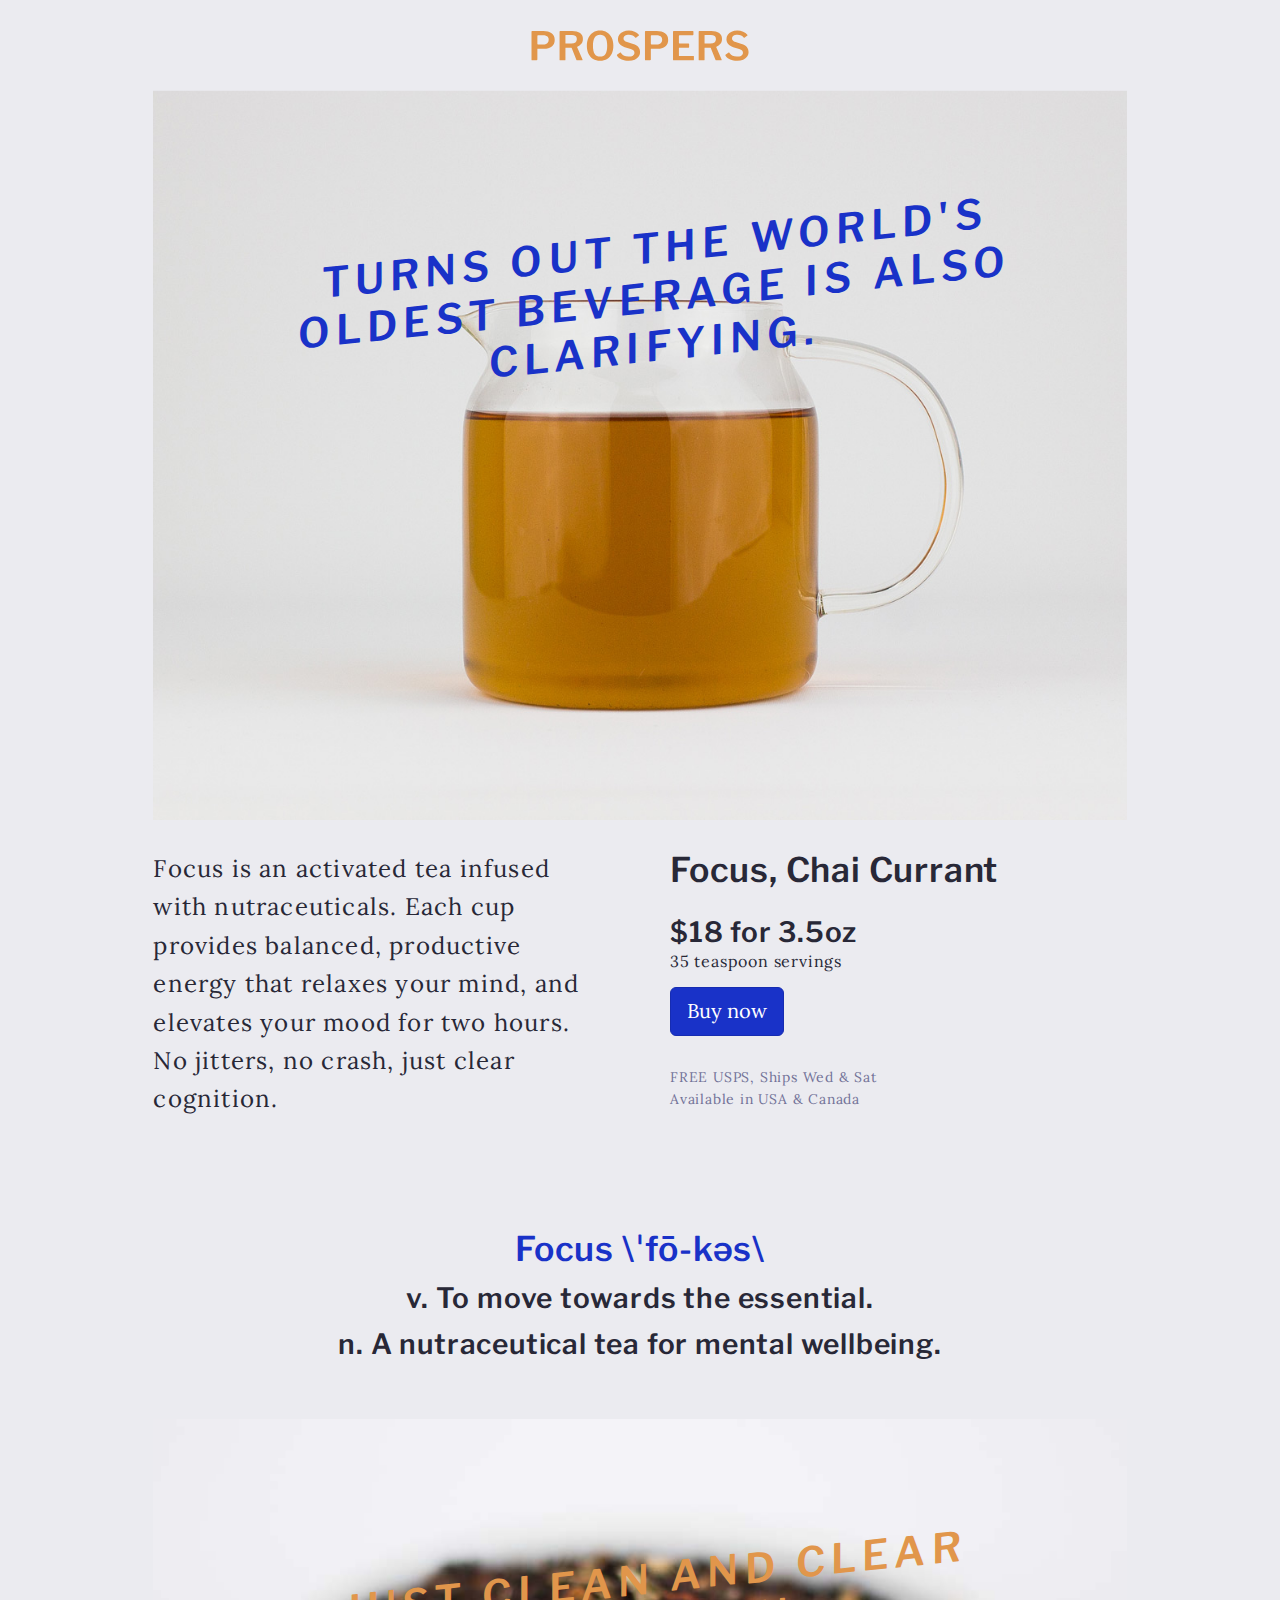
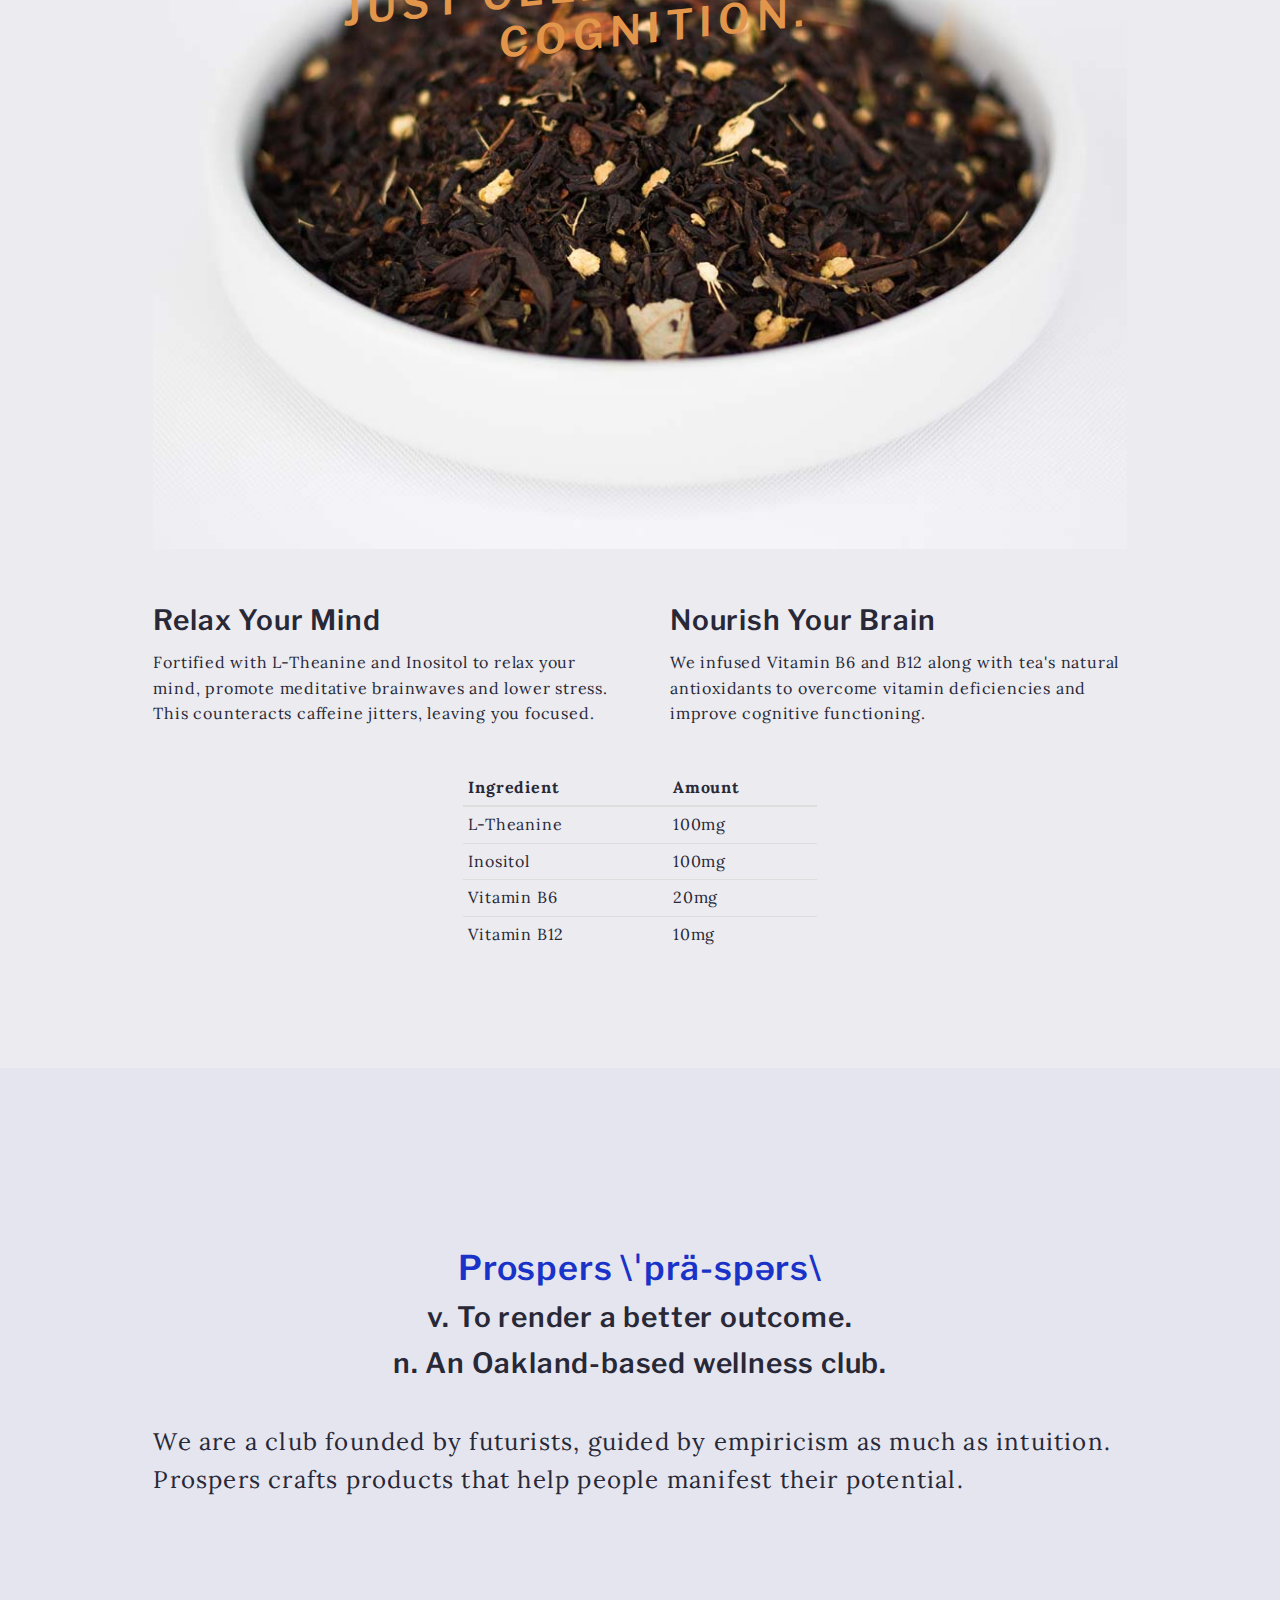
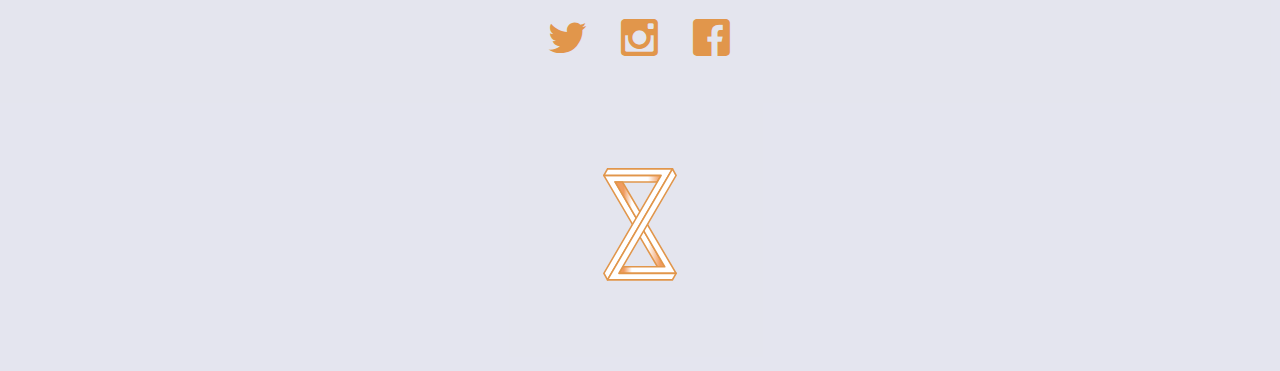
==== index.html @ d677f353 "layout edits" ====
<!DOCTYPE html><html lang="en"><head><meta charset="utf-8"><meta name="viewport" content="width=device-width, initial-scale=1.0"><title>Prospers</title><link href="https://fonts.googleapis.com/css?family=Libre+Franklin:400,600|Lora" rel="stylesheet" type="text/css"><link rel="stylesheet" href="/assets/less/toolkit-prospers.css"><link rel="alternate" type="application/rss+xml" title="Prospers RSS" href="/rss.xml"><link rel="stylesheet" href="https://maxcdn.bootstrapcdn.com/font-awesome/4.5.0/css/font-awesome.min.css"></head><body class="page-index index"><nav class="navbar navbar-default navbar-fixed-top"><div class="container p-t p-b"><div class="col-sm-8 col-sm-offset-2 text-center"><img src="/assets/img/wordmark.svg" class="img-responsive img-md hidden-xs"/><img src="/assets/img/wordmark.svg" class="img-responsive img-lg visible-xs"/></div></div></nav><section class="block p-a-0"><div class="container"><div class="row m-t-lg"><div class="col-sm-10 col-sm-offset-1"><h2 class="visible-xs p-b text-center text-uppercase text-success text-skew">Turns out the world's oldest beverage is also clarifying.</h2><h1 class="hidden-xs p-l-lg p-r-lg p-b-lg text-center text-uppercase text-overlay text-success text-skew">Turns out the world's oldest beverage is also clarifying.</h1><img src="/assets/img/productChai2.jpg" class="img-responsive"></div></div><div class="row m-t m-b"><div class="col-sm-5 col-sm-offset-1"><p class="lead">Focus is an activated tea infused with nutraceuticals. Each cup provides balanced, productive energy that relaxes your mind, and elevates your mood for two hours. No jitters, no crash, just clear cognition.    </p></div><div class="col-sm-5"><h2 class="m-t-0">Focus, Chai Currant</h2><h3 class="m-b-0">$18 for 3.5oz</h3><p class="m-t-0">35 teaspoon servings</p><a href="https://prospers-co.myshopify.com/cart/20656641857:1?channel=buy_button"><button class="m-b btn btn-lg btn-success">Buy now</button></a><div class="small text-muted">FREE USPS, Ships Wed & Sat</div><div class="small text-muted">Available in USA & Canada</div></div></div></div></section><section class="block p-a-0"><div class="container"><div class="row m-t m-b-md"><div class="col-sm-8 col-sm-offset-2 text-center"><h2 class="text-success">Focus \ˈfō-kəs\</h2><h3 class="m-t-0">v. To move towards the essential.</h3><h3 class="m-t-0">n. A nutraceutical tea for mental wellbeing.</h3></div></div><div class="row m-t"><div class="col-sm-10 col-sm-offset-1"><h2 class="visible-xs p-b text-center text-uppercase text-primary text-skew">Just clean and clear cognition.</h2><h1 class="hidden-xs p-l-lg p-r-lg p-b-lg text-center text-uppercase text-overlay text-primary text-skew">Just clean and clear cognition.</h1><img src="/assets/img/productChai3.jpg" class="img-responsive"></div></div><!--div.row
div.col-sm-5.col-sm-offset-1
  h3 Elevate Your Mood
  p Our Focus blend is supplemented with L-Dopa to support dopamine production, which lifts and stabilizes your mood over time.
  // h4.small L-Dopa: 25mg
div.col-sm-5
  h3 Energize Your Body
  p We counteract the “coffee crash” with theobromine, a naturally occurring, energy-providing compound found in cocoa.
  // h4.small Caffeine: 30mg & Theobromine: 5mg--><div class="row m-t"><div class="col-sm-5 col-sm-offset-1"><h3>Relax Your Mind</h3><p>Fortified with L-Theanine and Inositol to relax your mind, promote meditative brainwaves and lower stress. This counteracts caffeine jitters, leaving you focused.</p></div><div class="col-sm-5"><h3>Nourish Your Brain</h3><p>We infused Vitamin B6 and B12 along with tea's natural antioxidants to overcome vitamin deficiencies and improve cognitive functioning.</p></div></div><div class="row m-b-lg m-t"><div class="col-sm-4 col-sm-offset-4"><table class="table table-condensed"><thead><tr><th>Ingredient</th><th>Amount</th></tr></thead><tbody><tr><td>L-Theanine</td><td>100mg</td></tr><tr><td>Inositol</td><td>100mg</td></tr><tr><td>Vitamin B6</td><td>20mg</td></tr><tr><td>Vitamin B12</td><td>10mg</td></tr></tbody></table></div></div></div></section><section class="block p-a-0 bkg-success"><div class="container"><div class="row m-t-lg m-b"><div class="col-sm-10 col-sm-offset-1 text-center"><h2 class="m-t-lg text-success">Prospers \ˈprä-spərs\</h2><h3 class="m-t-0">v. To render a better outcome.</h3><h3 class="m-t-0">n. An Oakland-based wellness club.</h3></div></div><div class="row m-b-lg"><div class="col-sm-10 col-sm-offset-1"><p class="lead">We are a club founded by futurists, guided by empiricism as much as intuition. Prospers crafts products that help people manifest their potential.</p></div></div><div class="row m-t-lg m-b-lg"><div class="col-sm-8 col-sm-offset-2 text-center"><h1 class="m-t-0"><a href="https://twitter.com/prospersclub"><span class="icon icon-twitter p-r"></span></a><a href="https://instagram.com/prospersclub"><span class="icon icon-instagram p-r"></span></a><a href="https://facebook.com/prospersclub"><span class="icon icon-facebook"></span></a></h1></div></div><div class="row m-b-lg"><div class="col-sm-8 col-sm-offset-2 text-center"><img src="/assets/img/logo.svg" class="img-responsive"></div></div></div></section><!-- != partial("_partials/footer")-->
<script src="//ajax.googleapis.com/ajax/libs/jquery/2.1.4/jquery.min.js"></script><script src="/assets/js/toolkit.min.js"></script><script>(function(i,s,o,g,r,a,m){i['GoogleAnalyticsObject']=r;i[r]=i[r]||function(){
(i[r].q=i[r].q||[]).push(arguments)},i[r].l=1*new Date();a=s.createElement(o),
m=s.getElementsByTagName(o)[0];a.async=1;a.src=g;m.parentNode.insertBefore(a,m)
})(window,document,'script','https://www.google-analytics.com/analytics.js','ga');

ga('create', 'UA-79148494-1', 'auto');
ga('send', 'pageview');</script></body></html>
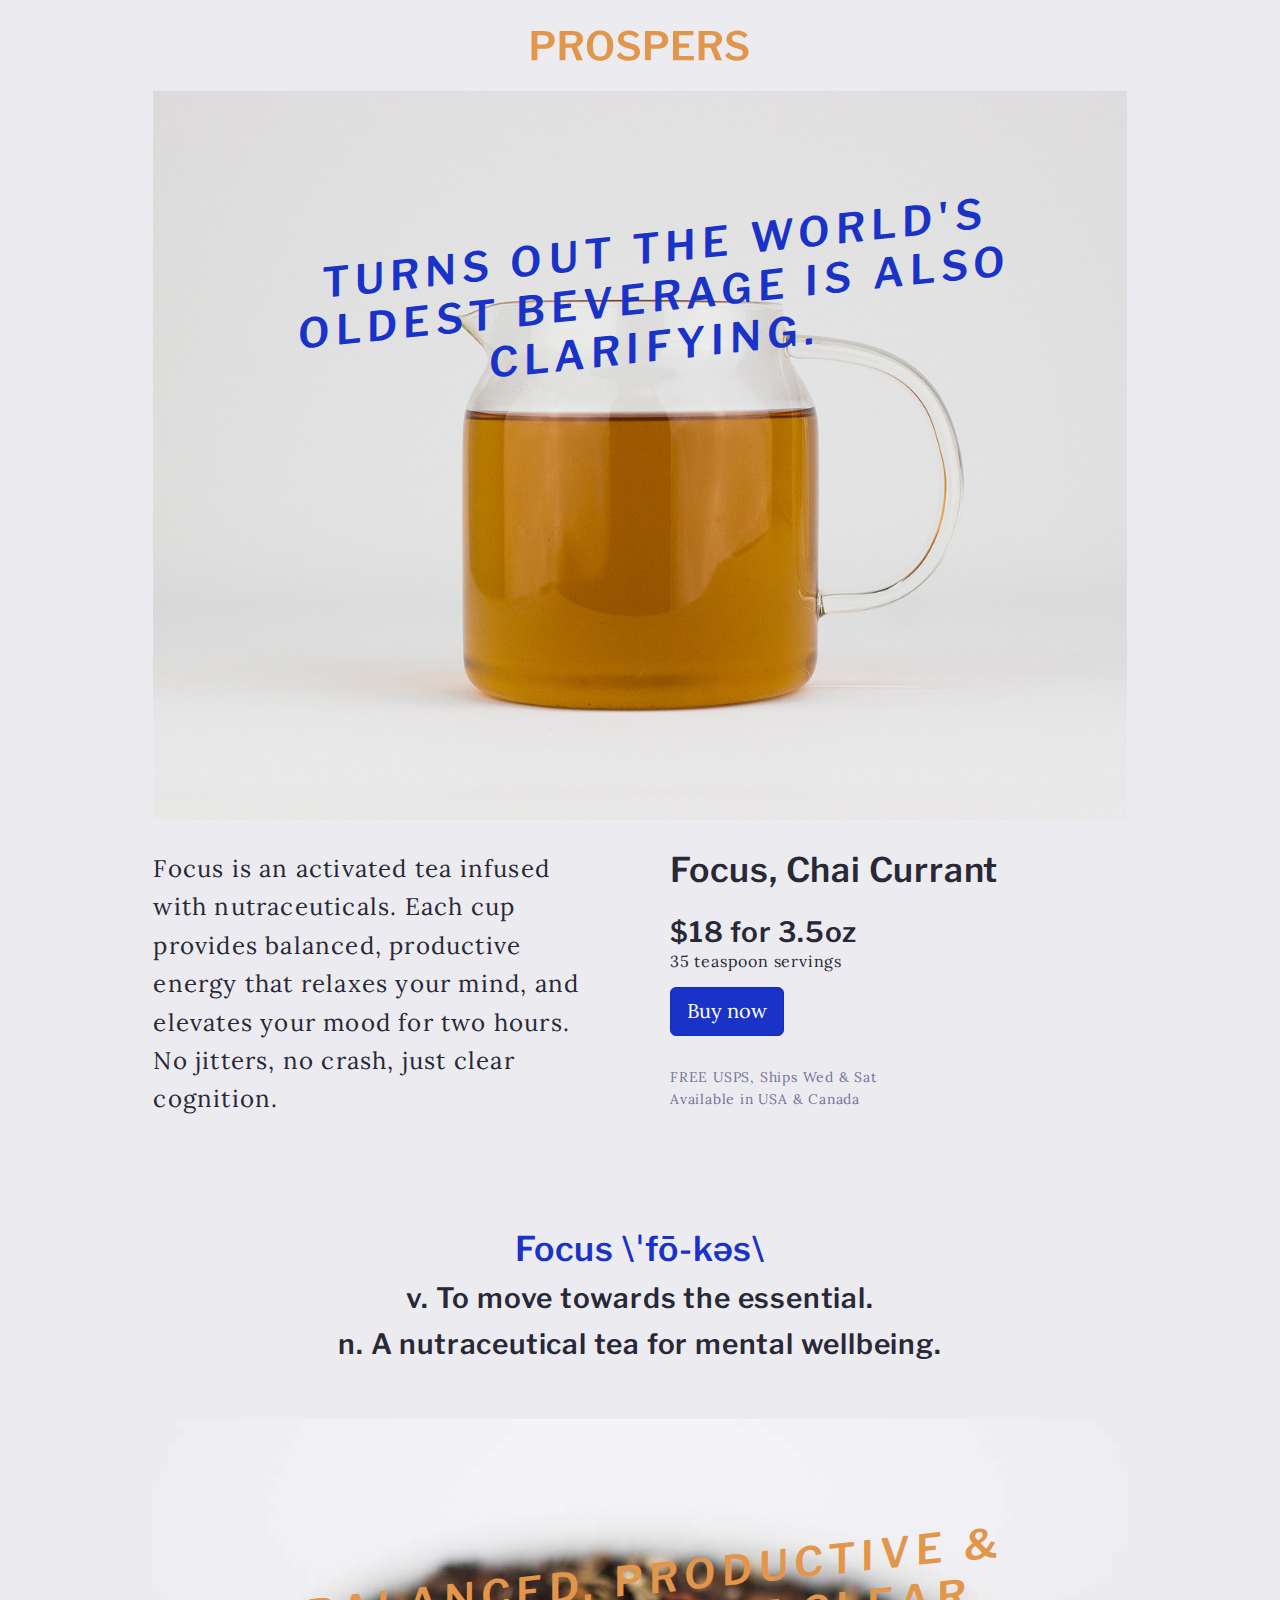
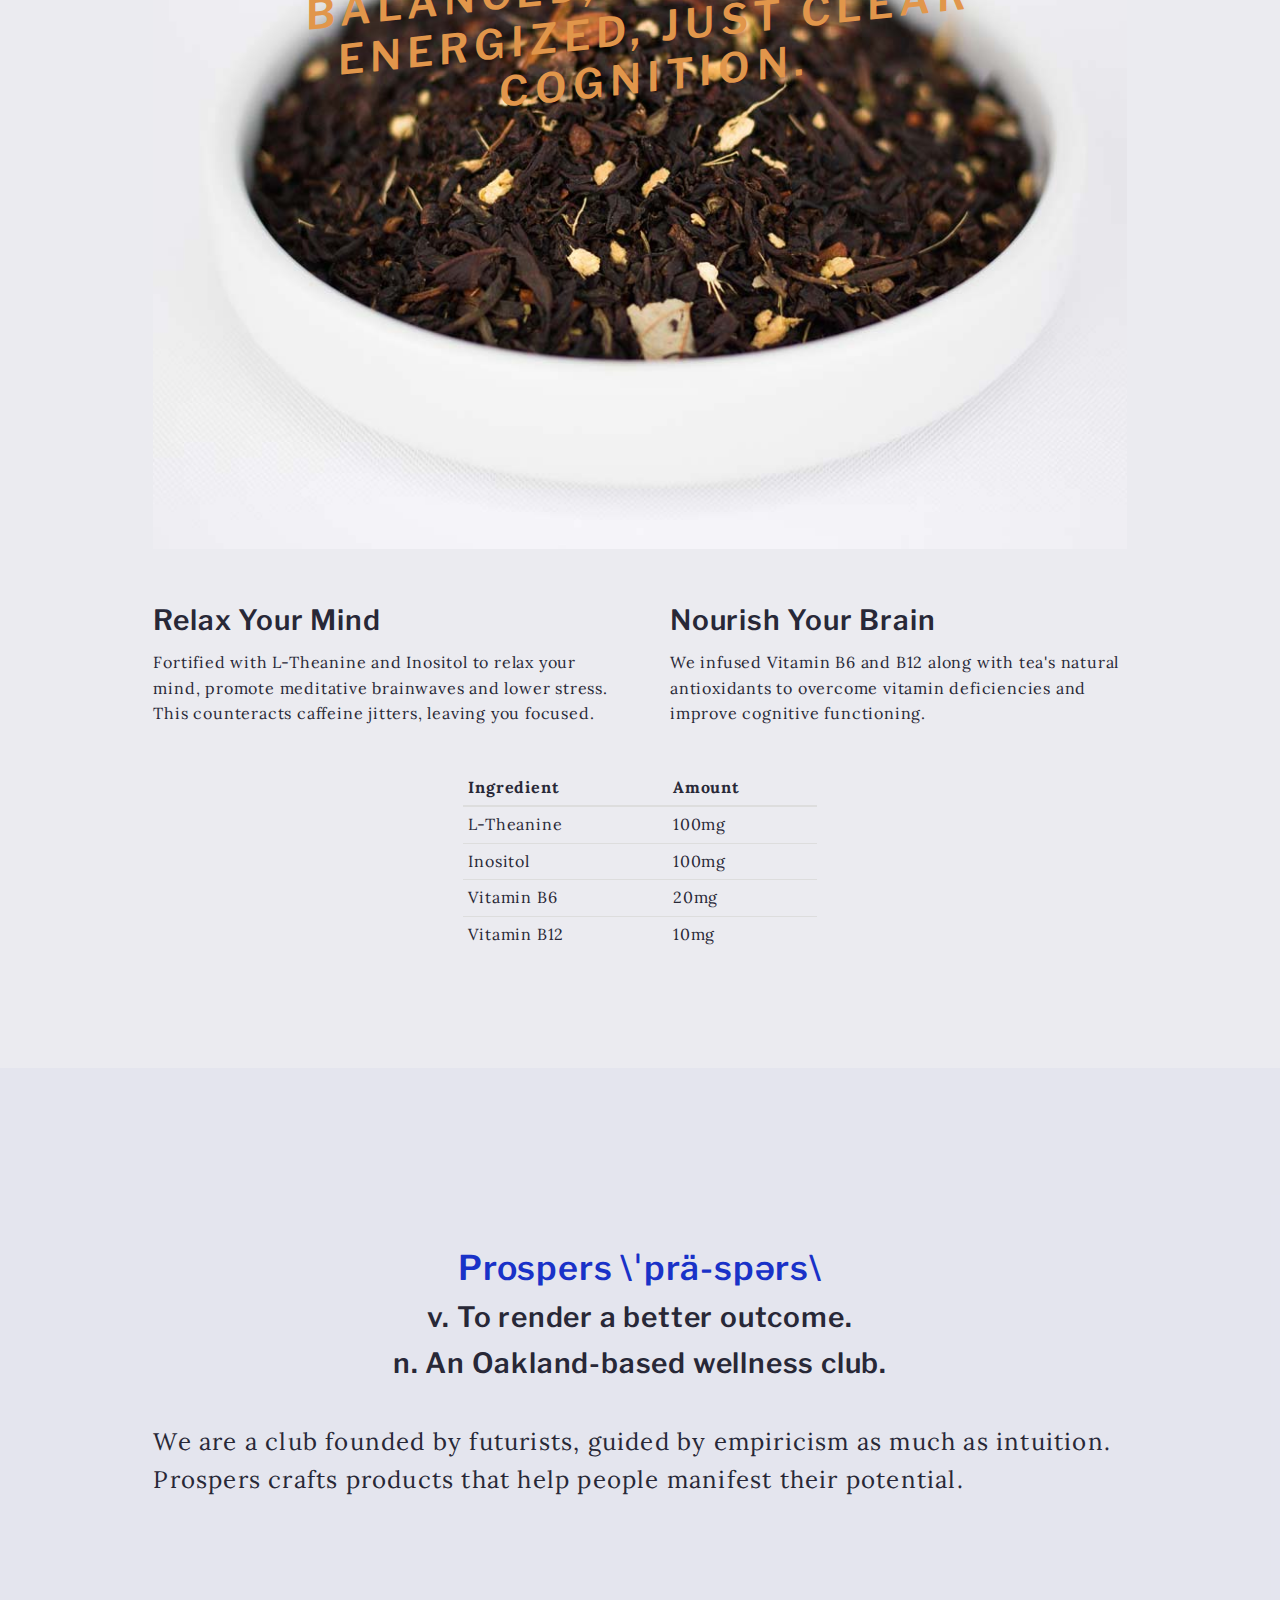
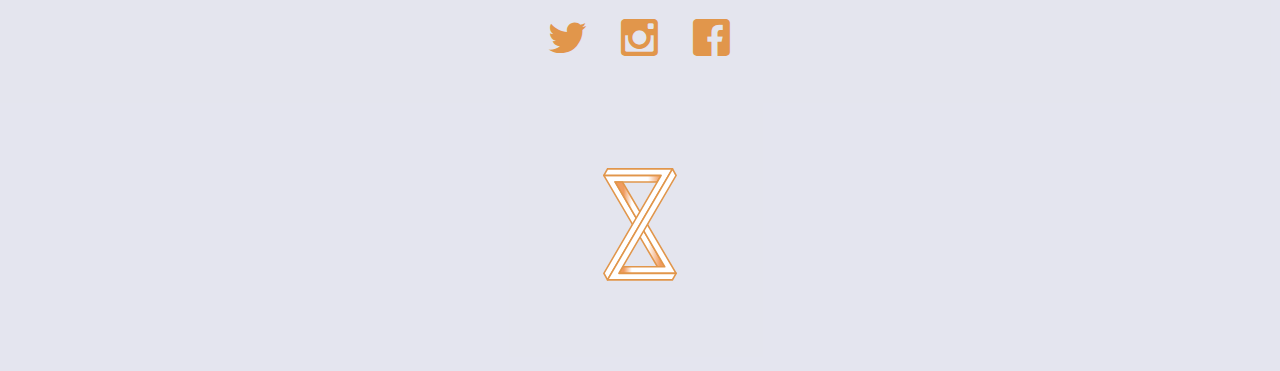
==== commit 2ac9ca37: "CTA" ====
--- a/index.html
+++ b/index.html
@@ -1,4 +1,4 @@
-<!DOCTYPE html><html lang="en"><head><meta charset="utf-8"><meta name="viewport" content="width=device-width, initial-scale=1.0"><title>Prospers</title><link href="https://fonts.googleapis.com/css?family=Libre+Franklin:400,600|Lora" rel="stylesheet" type="text/css"><link rel="stylesheet" href="/assets/less/toolkit-prospers.css"><link rel="alternate" type="application/rss+xml" title="Prospers RSS" href="/rss.xml"><link rel="stylesheet" href="https://maxcdn.bootstrapcdn.com/font-awesome/4.5.0/css/font-awesome.min.css"></head><body class="page-index index"><nav class="navbar navbar-default navbar-fixed-top"><div class="container p-t p-b"><div class="col-sm-8 col-sm-offset-2 text-center"><img src="/assets/img/wordmark.svg" class="img-responsive img-md hidden-xs"/><img src="/assets/img/wordmark.svg" class="img-responsive img-lg visible-xs"/></div></div></nav><section class="block p-a-0"><div class="container"><div class="row m-t-lg"><div class="col-sm-10 col-sm-offset-1"><h2 class="visible-xs p-b text-center text-uppercase text-success text-skew">Turns out the world's oldest beverage is also clarifying.</h2><h1 class="hidden-xs p-l-lg p-r-lg p-b-lg text-center text-uppercase text-overlay text-success text-skew">Turns out the world's oldest beverage is also clarifying.</h1><img src="/assets/img/productChai2.jpg" class="img-responsive"></div></div><div class="row m-t m-b"><div class="col-sm-5 col-sm-offset-1"><p class="lead">Focus is an activated tea infused with nutraceuticals. Each cup provides balanced, productive energy that relaxes your mind, and elevates your mood for two hours. No jitters, no crash, just clear cognition.    </p></div><div class="col-sm-5"><h2 class="m-t-0">Focus, Chai Currant</h2><h3 class="m-b-0">$18 for 3.5oz</h3><p class="m-t-0">35 teaspoon servings</p><a href="https://prospers-co.myshopify.com/cart/20656641857:1?channel=buy_button"><button class="m-b btn btn-lg btn-success">Buy now</button></a><div class="small text-muted">FREE USPS, Ships Wed & Sat</div><div class="small text-muted">Available in USA & Canada</div></div></div></div></section><section class="block p-a-0"><div class="container"><div class="row m-t m-b-md"><div class="col-sm-8 col-sm-offset-2 text-center"><h2 class="text-success">Focus \ˈfō-kəs\</h2><h3 class="m-t-0">v. To move towards the essential.</h3><h3 class="m-t-0">n. A nutraceutical tea for mental wellbeing.</h3></div></div><div class="row m-t"><div class="col-sm-10 col-sm-offset-1"><h2 class="visible-xs p-b text-center text-uppercase text-primary text-skew">Just clean and clear cognition.</h2><h1 class="hidden-xs p-l-lg p-r-lg p-b-lg text-center text-uppercase text-overlay text-primary text-skew">Just clean and clear cognition.</h1><img src="/assets/img/productChai3.jpg" class="img-responsive"></div></div><!--div.row
+<!DOCTYPE html><html lang="en"><head><meta charset="utf-8"><meta name="viewport" content="width=device-width, initial-scale=1.0"><title>Prospers</title><link href="https://fonts.googleapis.com/css?family=Libre+Franklin:400,600|Lora" rel="stylesheet" type="text/css"><link rel="stylesheet" href="/assets/less/toolkit-prospers.css"><link rel="alternate" type="application/rss+xml" title="Prospers RSS" href="/rss.xml"><link rel="stylesheet" href="https://maxcdn.bootstrapcdn.com/font-awesome/4.5.0/css/font-awesome.min.css"></head><body class="page-index index"><nav class="navbar navbar-default navbar-fixed-top"><div class="container p-t p-b"><div class="col-sm-8 col-sm-offset-2 text-center"><img src="/assets/img/wordmark.svg" class="img-responsive img-md hidden-xs"/><img src="/assets/img/wordmark.svg" class="img-responsive img-lg visible-xs"/></div></div></nav><section class="block p-a-0"><div class="container"><div class="row m-t-lg"><div class="col-sm-10 col-sm-offset-1"><h2 class="visible-xs p-b text-center text-uppercase text-success text-skew">Turns out the world's oldest beverage is also clarifying.</h2><h1 class="hidden-xs p-l-lg p-r-lg p-b-lg text-center text-uppercase text-overlay text-success text-skew">Turns out the world's oldest beverage is also clarifying.</h1><img src="/assets/img/productChai2.jpg" class="img-responsive"></div></div><div class="row m-t m-b"><div class="col-sm-5 col-sm-offset-1"><p class="lead">Focus is an activated tea infused with nutraceuticals. Each cup provides balanced, productive energy that relaxes your mind, and elevates your mood for two hours. No jitters, no crash, just clear cognition.    </p></div><div class="col-sm-5"><h2 class="m-t-0">Focus, Chai Currant</h2><h3 class="m-b-0">$18 for 3.5oz</h3><p class="m-t-0">35 teaspoon servings</p><a href="https://prospers-co.myshopify.com/cart/20656641857:1?channel=buy_button"><button class="m-b btn btn-lg btn-success">Buy now</button></a><div class="small text-muted">FREE USPS, Ships Wed & Sat</div><div class="small text-muted">Available in USA & Canada</div></div></div></div></section><section class="block p-a-0"><div class="container"><div class="row m-t m-b-md"><div class="col-sm-8 col-sm-offset-2 text-center"><h2 class="text-success">Focus \ˈfō-kəs\</h2><h3 class="m-t-0">v. To move towards the essential.</h3><h3 class="m-t-0">n. A nutraceutical tea for mental wellbeing.</h3></div></div><div class="row m-t"><div class="col-sm-10 col-sm-offset-1"><h2 class="visible-xs p-b text-center text-uppercase text-primary text-skew">Balanced, productive & energized, just clear cognition.</h2><h1 class="hidden-xs p-l-lg p-r-lg p-b-lg text-center text-uppercase text-overlay text-primary text-skew">Balanced, productive & energized, just clear cognition.</h1><img src="/assets/img/productChai3.jpg" class="img-responsive"></div></div><!--div.row
 div.col-sm-5.col-sm-offset-1
   h3 Elevate Your Mood
   p Our Focus blend is supplemented with L-Dopa to support dopamine production, which lifts and stabilizes your mood over time.
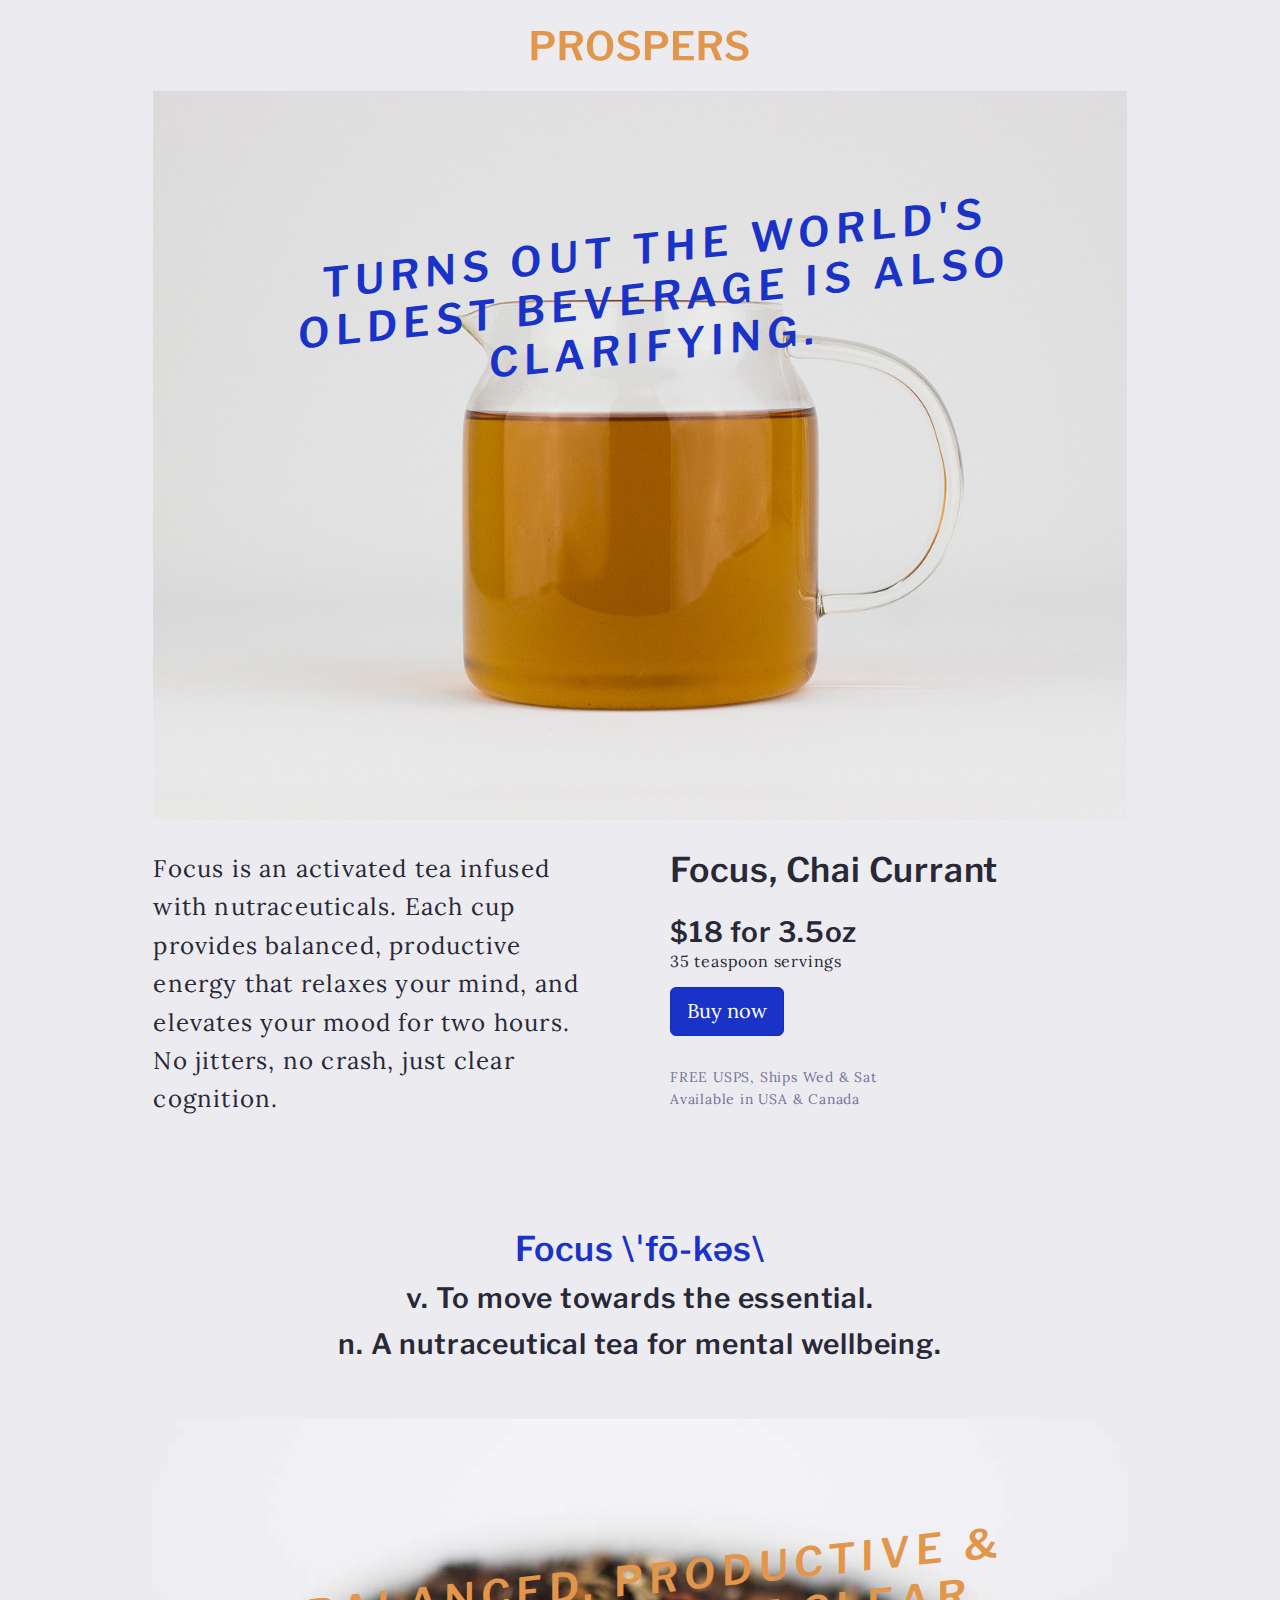
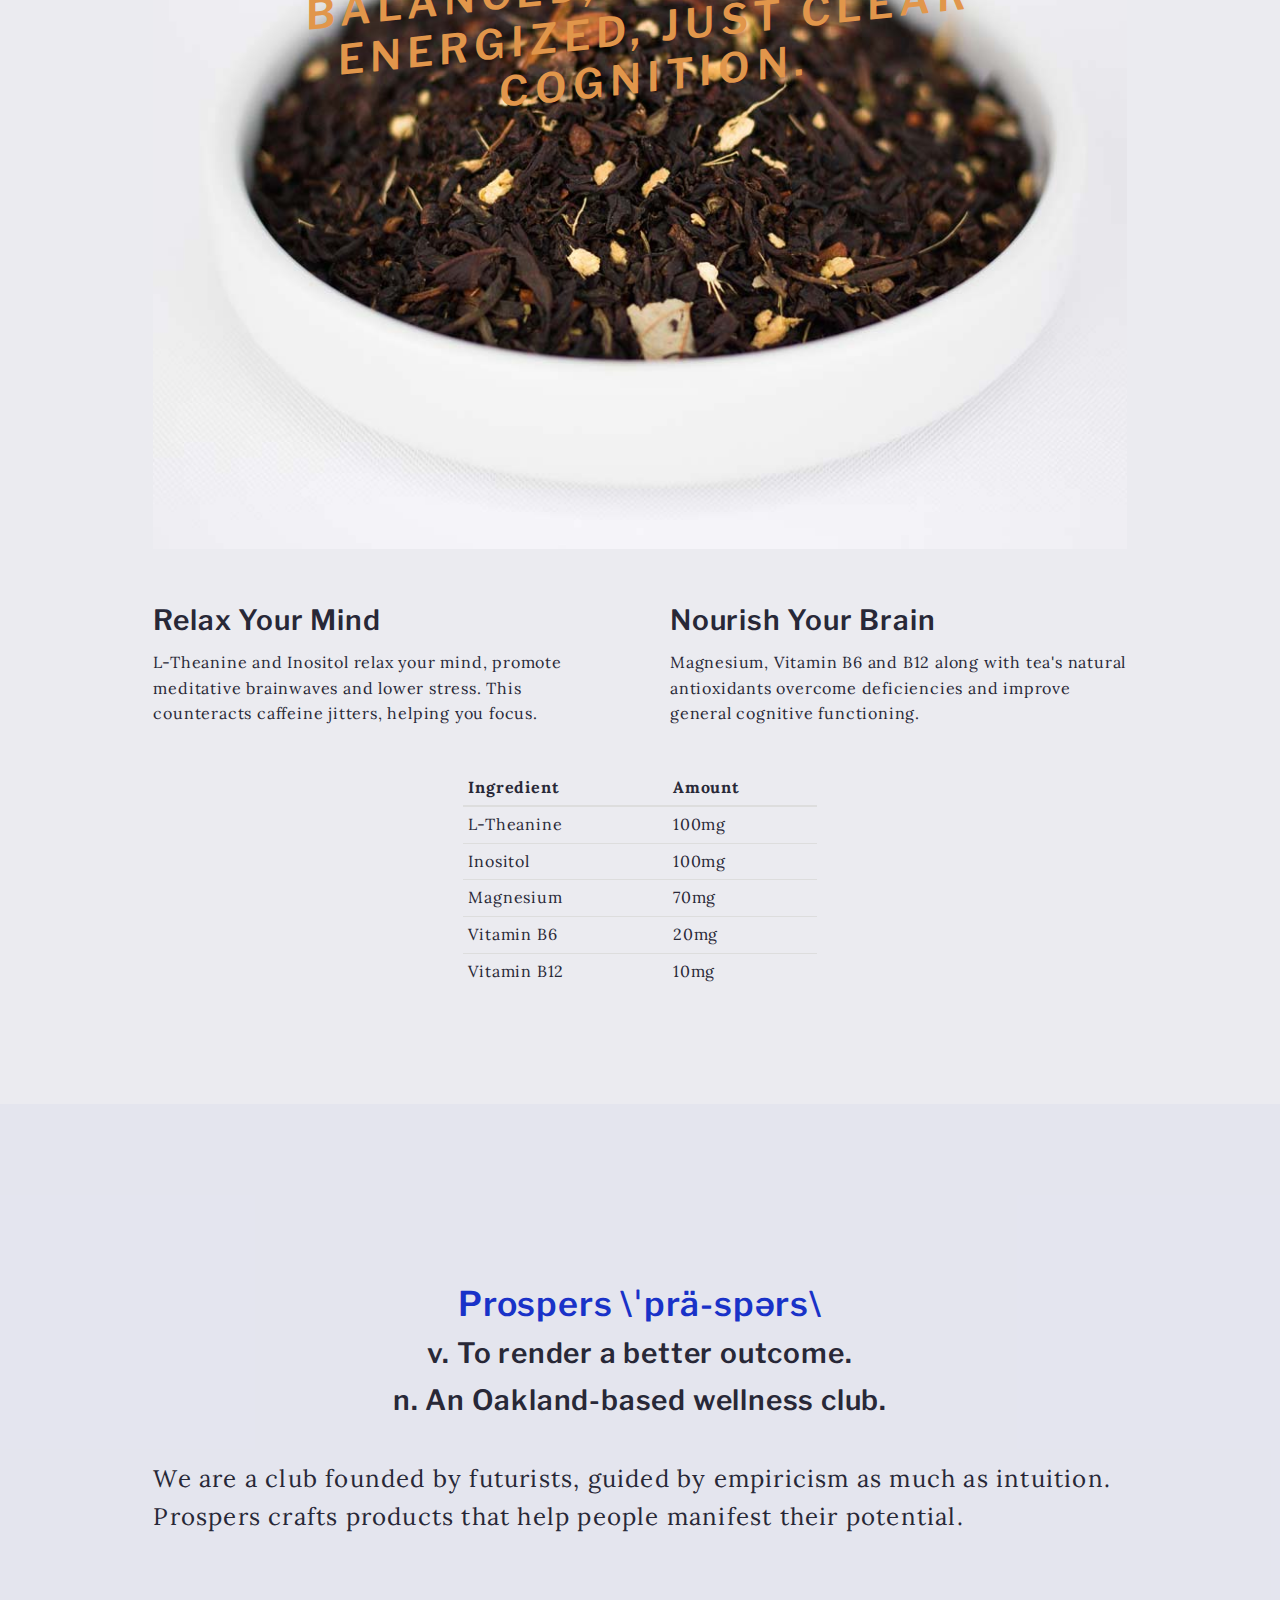
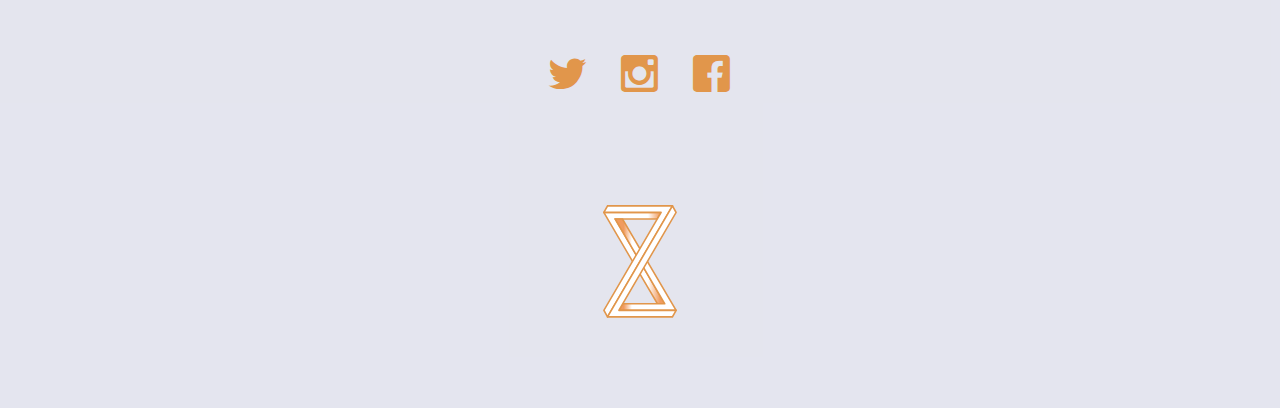
==== commit 084eb444: "Mg" ====
--- a/index.html
+++ b/index.html
@@ -6,7 +6,7 @@
 div.col-sm-5
   h3 Energize Your Body
   p We counteract the “coffee crash” with theobromine, a naturally occurring, energy-providing compound found in cocoa.
-  // h4.small Caffeine: 30mg & Theobromine: 5mg--><div class="row m-t"><div class="col-sm-5 col-sm-offset-1"><h3>Relax Your Mind</h3><p>Fortified with L-Theanine and Inositol to relax your mind, promote meditative brainwaves and lower stress. This counteracts caffeine jitters, leaving you focused.</p></div><div class="col-sm-5"><h3>Nourish Your Brain</h3><p>We infused Vitamin B6 and B12 along with tea's natural antioxidants to overcome vitamin deficiencies and improve cognitive functioning.</p></div></div><div class="row m-b-lg m-t"><div class="col-sm-4 col-sm-offset-4"><table class="table table-condensed"><thead><tr><th>Ingredient</th><th>Amount</th></tr></thead><tbody><tr><td>L-Theanine</td><td>100mg</td></tr><tr><td>Inositol</td><td>100mg</td></tr><tr><td>Vitamin B6</td><td>20mg</td></tr><tr><td>Vitamin B12</td><td>10mg</td></tr></tbody></table></div></div></div></section><section class="block p-a-0 bkg-success"><div class="container"><div class="row m-t-lg m-b"><div class="col-sm-10 col-sm-offset-1 text-center"><h2 class="m-t-lg text-success">Prospers \ˈprä-spərs\</h2><h3 class="m-t-0">v. To render a better outcome.</h3><h3 class="m-t-0">n. An Oakland-based wellness club.</h3></div></div><div class="row m-b-lg"><div class="col-sm-10 col-sm-offset-1"><p class="lead">We are a club founded by futurists, guided by empiricism as much as intuition. Prospers crafts products that help people manifest their potential.</p></div></div><div class="row m-t-lg m-b-lg"><div class="col-sm-8 col-sm-offset-2 text-center"><h1 class="m-t-0"><a href="https://twitter.com/prospersclub"><span class="icon icon-twitter p-r"></span></a><a href="https://instagram.com/prospersclub"><span class="icon icon-instagram p-r"></span></a><a href="https://facebook.com/prospersclub"><span class="icon icon-facebook"></span></a></h1></div></div><div class="row m-b-lg"><div class="col-sm-8 col-sm-offset-2 text-center"><img src="/assets/img/logo.svg" class="img-responsive"></div></div></div></section><!-- != partial("_partials/footer")-->
+  // h4.small Caffeine: 30mg & Theobromine: 5mg--><div class="row m-t"><div class="col-sm-5 col-sm-offset-1"><h3>Relax Your Mind</h3><p>L-Theanine and Inositol relax your mind, promote meditative brainwaves and lower stress. This counteracts caffeine jitters, helping you focus.</p></div><div class="col-sm-5"><h3>Nourish Your Brain</h3><p>Magnesium, Vitamin B6 and B12 along with tea's natural antioxidants overcome deficiencies and improve general cognitive functioning.</p></div></div><div class="row m-b-lg m-t"><div class="col-sm-4 col-sm-offset-4"><table class="table table-condensed"><thead><tr><th>Ingredient</th><th>Amount</th></tr></thead><tbody><tr><td>L-Theanine</td><td>100mg</td></tr><tr><td>Inositol</td><td>100mg</td></tr><tr><td>Magnesium</td><td>70mg         </td></tr><tr><td>Vitamin B6</td><td>20mg</td></tr><tr><td>Vitamin B12</td><td>10mg</td></tr></tbody></table></div></div></div></section><section class="block p-a-0 bkg-success"><div class="container"><div class="row m-t-lg m-b"><div class="col-sm-10 col-sm-offset-1 text-center"><h2 class="m-t-lg text-success">Prospers \ˈprä-spərs\</h2><h3 class="m-t-0">v. To render a better outcome.</h3><h3 class="m-t-0">n. An Oakland-based wellness club.</h3></div></div><div class="row m-b-lg"><div class="col-sm-10 col-sm-offset-1"><p class="lead">We are a club founded by futurists, guided by empiricism as much as intuition. Prospers crafts products that help people manifest their potential.</p></div></div><div class="row m-t-lg m-b-lg"><div class="col-sm-8 col-sm-offset-2 text-center"><h1 class="m-t-0"><a href="https://twitter.com/prospersclub"><span class="icon icon-twitter p-r"></span></a><a href="https://instagram.com/prospersclub"><span class="icon icon-instagram p-r"></span></a><a href="https://facebook.com/prospersclub"><span class="icon icon-facebook"></span></a></h1></div></div><div class="row m-b-lg"><div class="col-sm-8 col-sm-offset-2 text-center"><img src="/assets/img/logo.svg" class="img-responsive"></div></div></div></section><!-- != partial("_partials/footer")-->
 <script src="//ajax.googleapis.com/ajax/libs/jquery/2.1.4/jquery.min.js"></script><script src="/assets/js/toolkit.min.js"></script><script>(function(i,s,o,g,r,a,m){i['GoogleAnalyticsObject']=r;i[r]=i[r]||function(){
 (i[r].q=i[r].q||[]).push(arguments)},i[r].l=1*new Date();a=s.createElement(o),
 m=s.getElementsByTagName(o)[0];a.async=1;a.src=g;m.parentNode.insertBefore(a,m)
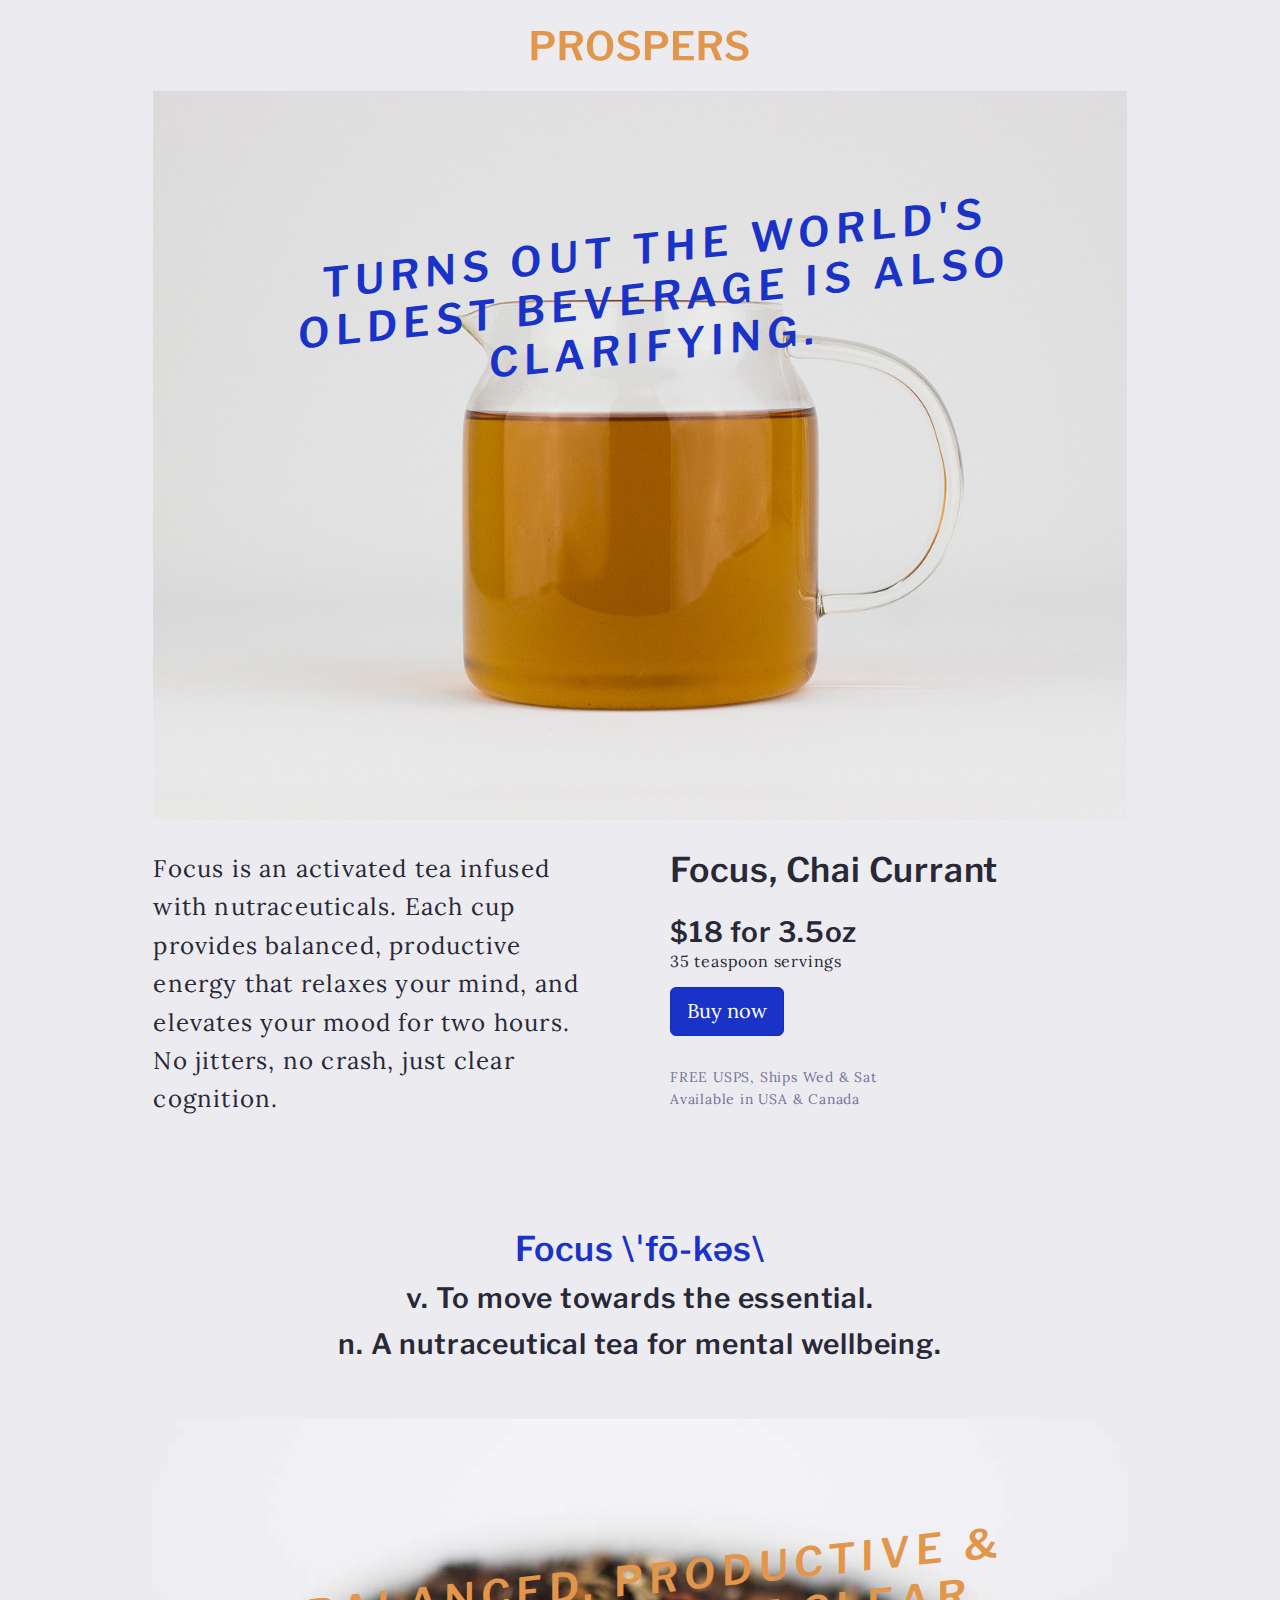
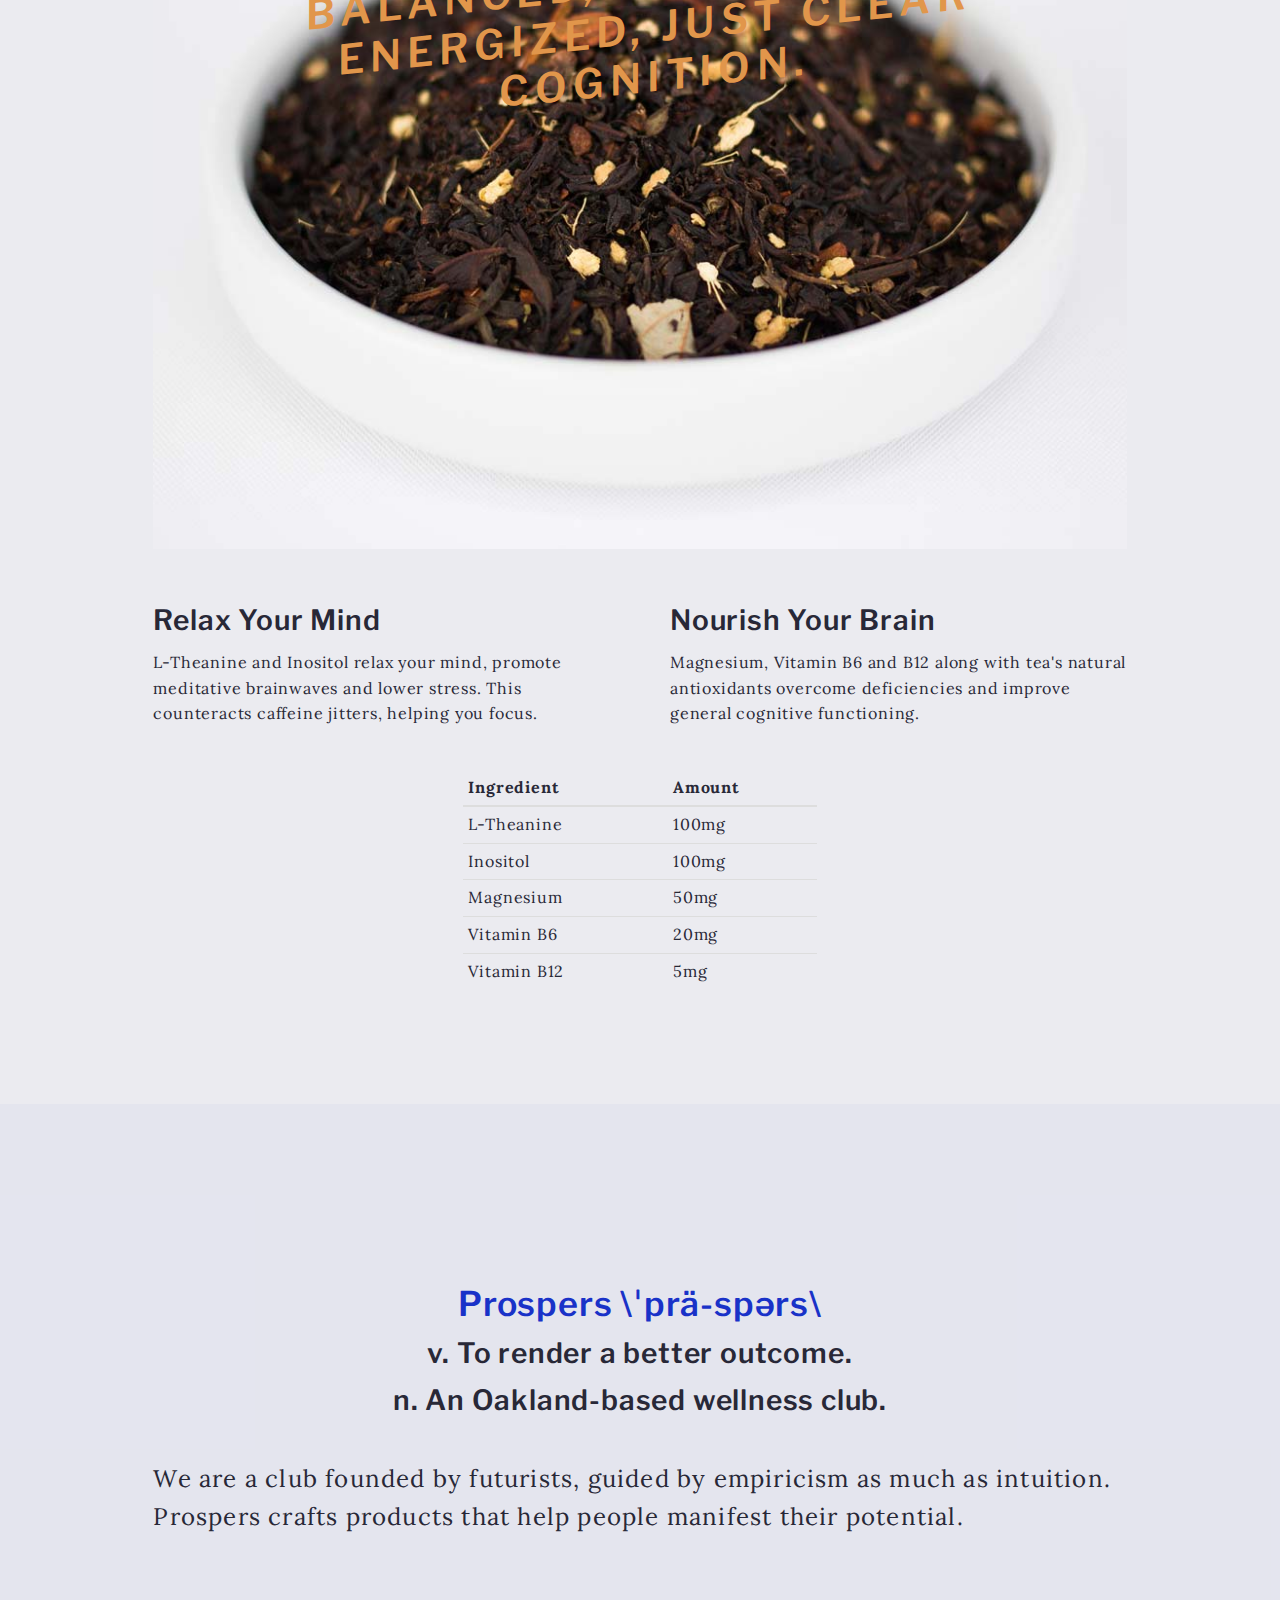
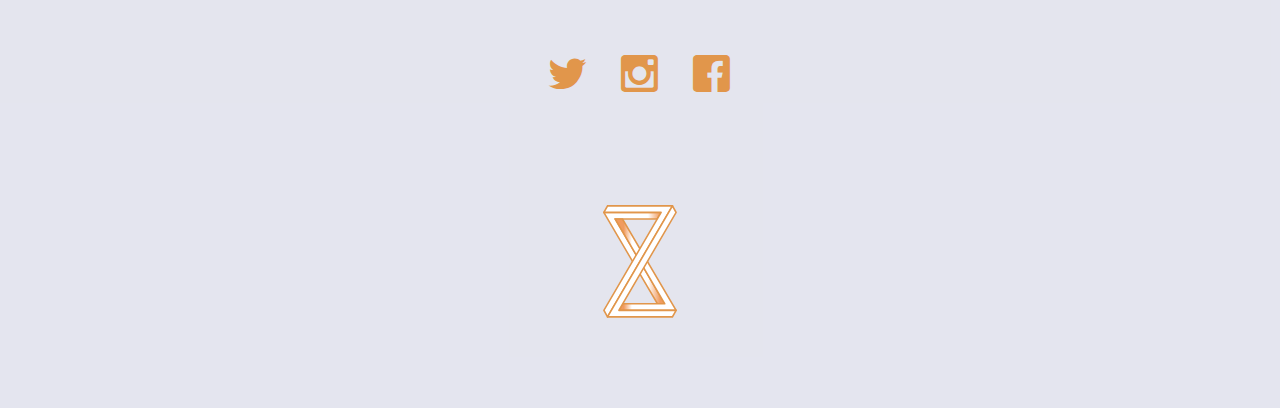
==== commit d3b0c406: "adjust" ====
--- a/index.html
+++ b/index.html
@@ -6,7 +6,7 @@
 div.col-sm-5
   h3 Energize Your Body
   p We counteract the “coffee crash” with theobromine, a naturally occurring, energy-providing compound found in cocoa.
-  // h4.small Caffeine: 30mg & Theobromine: 5mg--><div class="row m-t"><div class="col-sm-5 col-sm-offset-1"><h3>Relax Your Mind</h3><p>L-Theanine and Inositol relax your mind, promote meditative brainwaves and lower stress. This counteracts caffeine jitters, helping you focus.</p></div><div class="col-sm-5"><h3>Nourish Your Brain</h3><p>Magnesium, Vitamin B6 and B12 along with tea's natural antioxidants overcome deficiencies and improve general cognitive functioning.</p></div></div><div class="row m-b-lg m-t"><div class="col-sm-4 col-sm-offset-4"><table class="table table-condensed"><thead><tr><th>Ingredient</th><th>Amount</th></tr></thead><tbody><tr><td>L-Theanine</td><td>100mg</td></tr><tr><td>Inositol</td><td>100mg</td></tr><tr><td>Magnesium</td><td>70mg         </td></tr><tr><td>Vitamin B6</td><td>20mg</td></tr><tr><td>Vitamin B12</td><td>10mg</td></tr></tbody></table></div></div></div></section><section class="block p-a-0 bkg-success"><div class="container"><div class="row m-t-lg m-b"><div class="col-sm-10 col-sm-offset-1 text-center"><h2 class="m-t-lg text-success">Prospers \ˈprä-spərs\</h2><h3 class="m-t-0">v. To render a better outcome.</h3><h3 class="m-t-0">n. An Oakland-based wellness club.</h3></div></div><div class="row m-b-lg"><div class="col-sm-10 col-sm-offset-1"><p class="lead">We are a club founded by futurists, guided by empiricism as much as intuition. Prospers crafts products that help people manifest their potential.</p></div></div><div class="row m-t-lg m-b-lg"><div class="col-sm-8 col-sm-offset-2 text-center"><h1 class="m-t-0"><a href="https://twitter.com/prospersclub"><span class="icon icon-twitter p-r"></span></a><a href="https://instagram.com/prospersclub"><span class="icon icon-instagram p-r"></span></a><a href="https://facebook.com/prospersclub"><span class="icon icon-facebook"></span></a></h1></div></div><div class="row m-b-lg"><div class="col-sm-8 col-sm-offset-2 text-center"><img src="/assets/img/logo.svg" class="img-responsive"></div></div></div></section><!-- != partial("_partials/footer")-->
+  // h4.small Caffeine: 30mg & Theobromine: 5mg--><div class="row m-t"><div class="col-sm-5 col-sm-offset-1"><h3>Relax Your Mind</h3><p>L-Theanine and Inositol relax your mind, promote meditative brainwaves and lower stress. This counteracts caffeine jitters, helping you focus.</p></div><div class="col-sm-5"><h3>Nourish Your Brain</h3><p>Magnesium, Vitamin B6 and B12 along with tea's natural antioxidants overcome deficiencies and improve general cognitive functioning.</p></div></div><div class="row m-b-lg m-t"><div class="col-sm-4 col-sm-offset-4"><table class="table table-condensed"><thead><tr><th>Ingredient</th><th>Amount</th></tr></thead><tbody><tr><td>L-Theanine</td><td>100mg</td></tr><tr><td>Inositol</td><td>100mg</td></tr><tr><td>Magnesium</td><td>50mg         </td></tr><tr><td>Vitamin B6</td><td>20mg</td></tr><tr><td>Vitamin B12</td><td>5mg</td></tr></tbody></table></div></div></div></section><section class="block p-a-0 bkg-success"><div class="container"><div class="row m-t-lg m-b"><div class="col-sm-10 col-sm-offset-1 text-center"><h2 class="m-t-lg text-success">Prospers \ˈprä-spərs\</h2><h3 class="m-t-0">v. To render a better outcome.</h3><h3 class="m-t-0">n. An Oakland-based wellness club.</h3></div></div><div class="row m-b-lg"><div class="col-sm-10 col-sm-offset-1"><p class="lead">We are a club founded by futurists, guided by empiricism as much as intuition. Prospers crafts products that help people manifest their potential.</p></div></div><div class="row m-t-lg m-b-lg"><div class="col-sm-8 col-sm-offset-2 text-center"><h1 class="m-t-0"><a href="https://twitter.com/prospersclub"><span class="icon icon-twitter p-r"></span></a><a href="https://instagram.com/prospersclub"><span class="icon icon-instagram p-r"></span></a><a href="https://facebook.com/prospersclub"><span class="icon icon-facebook"></span></a></h1></div></div><div class="row m-b-lg"><div class="col-sm-8 col-sm-offset-2 text-center"><img src="/assets/img/logo.svg" class="img-responsive"></div></div></div></section><!-- != partial("_partials/footer")-->
 <script src="//ajax.googleapis.com/ajax/libs/jquery/2.1.4/jquery.min.js"></script><script src="/assets/js/toolkit.min.js"></script><script>(function(i,s,o,g,r,a,m){i['GoogleAnalyticsObject']=r;i[r]=i[r]||function(){
 (i[r].q=i[r].q||[]).push(arguments)},i[r].l=1*new Date();a=s.createElement(o),
 m=s.getElementsByTagName(o)[0];a.async=1;a.src=g;m.parentNode.insertBefore(a,m)
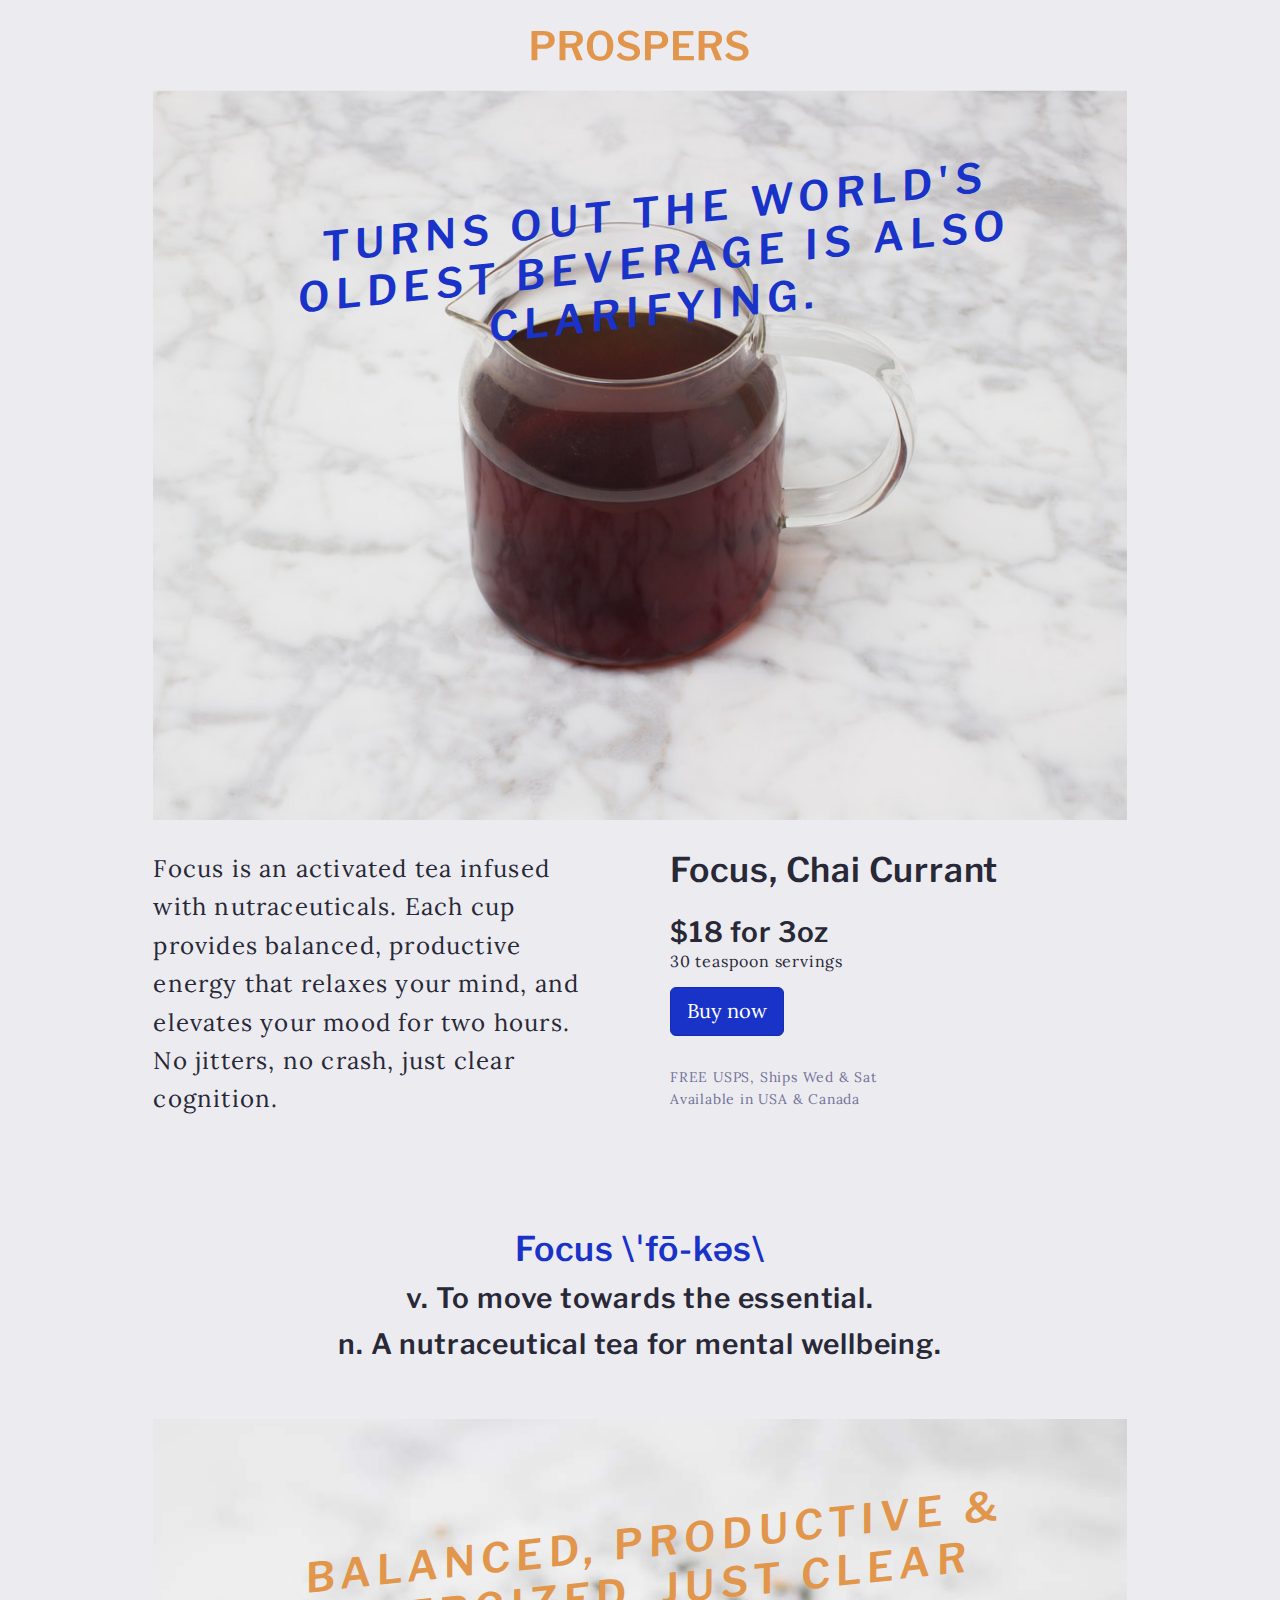
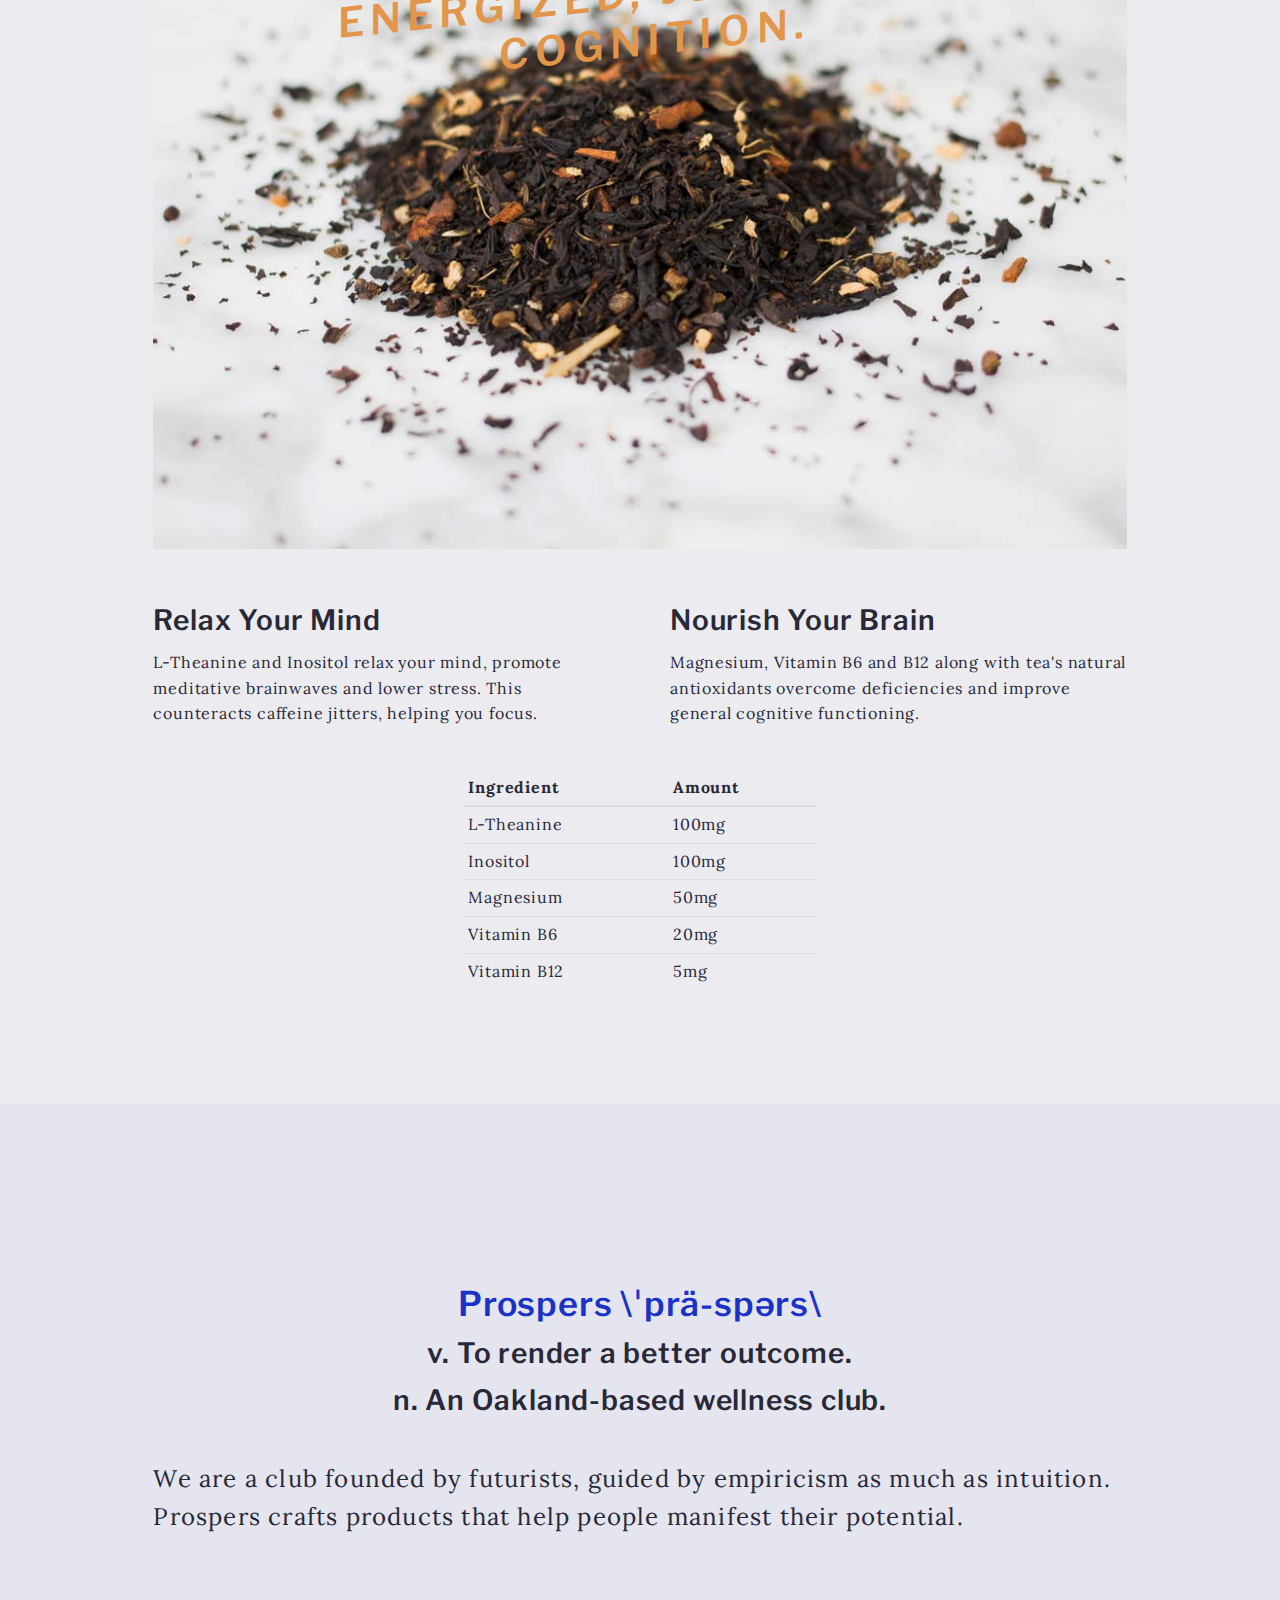
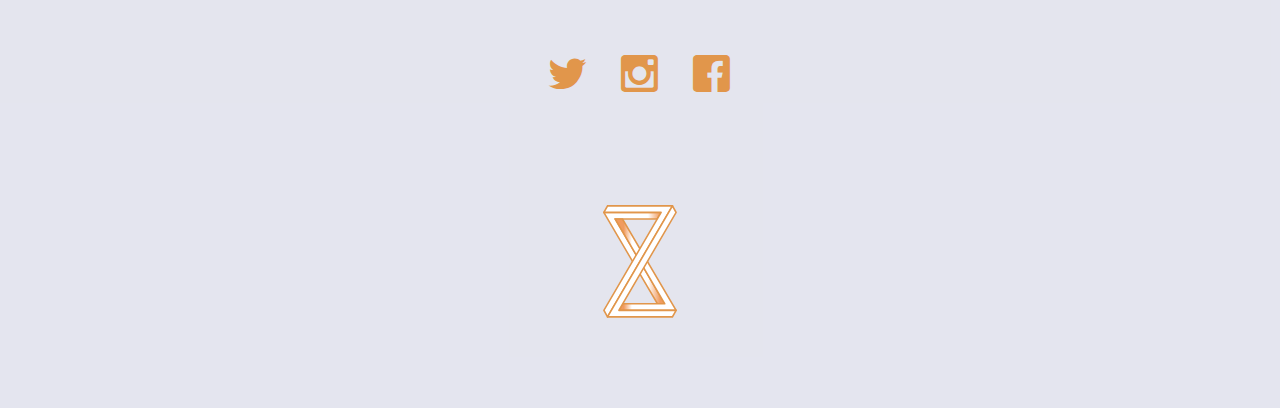
==== commit 98ac5daa: "less servings" ====
--- a/index.html
+++ b/index.html
@@ -1,4 +1,4 @@
-<!DOCTYPE html><html lang="en"><head><meta charset="utf-8"><meta name="viewport" content="width=device-width, initial-scale=1.0"><title>Prospers</title><link href="https://fonts.googleapis.com/css?family=Libre+Franklin:400,600|Lora" rel="stylesheet" type="text/css"><link rel="stylesheet" href="/assets/less/toolkit-prospers.css"><link rel="alternate" type="application/rss+xml" title="Prospers RSS" href="/rss.xml"><link rel="stylesheet" href="https://maxcdn.bootstrapcdn.com/font-awesome/4.5.0/css/font-awesome.min.css"></head><body class="page-index index"><nav class="navbar navbar-default navbar-fixed-top"><div class="container p-t p-b"><div class="col-sm-8 col-sm-offset-2 text-center"><img src="/assets/img/wordmark.svg" class="img-responsive img-md hidden-xs"/><img src="/assets/img/wordmark.svg" class="img-responsive img-lg visible-xs"/></div></div></nav><section class="block p-a-0"><div class="container"><div class="row m-t-lg"><div class="col-sm-10 col-sm-offset-1"><h2 class="visible-xs p-b text-center text-uppercase text-success text-skew">Turns out the world's oldest beverage is also clarifying.</h2><h1 class="hidden-xs p-l-lg p-r-lg p-b-lg text-center text-uppercase text-overlay text-success text-skew">Turns out the world's oldest beverage is also clarifying.</h1><img src="/assets/img/productChai2.jpg" class="img-responsive"></div></div><div class="row m-t m-b"><div class="col-sm-5 col-sm-offset-1"><p class="lead">Focus is an activated tea infused with nutraceuticals. Each cup provides balanced, productive energy that relaxes your mind, and elevates your mood for two hours. No jitters, no crash, just clear cognition.    </p></div><div class="col-sm-5"><h2 class="m-t-0">Focus, Chai Currant</h2><h3 class="m-b-0">$18 for 3.5oz</h3><p class="m-t-0">35 teaspoon servings</p><a href="https://prospers-co.myshopify.com/cart/20656641857:1?channel=buy_button"><button class="m-b btn btn-lg btn-success">Buy now</button></a><div class="small text-muted">FREE USPS, Ships Wed & Sat</div><div class="small text-muted">Available in USA & Canada</div></div></div></div></section><section class="block p-a-0"><div class="container"><div class="row m-t m-b-md"><div class="col-sm-8 col-sm-offset-2 text-center"><h2 class="text-success">Focus \ˈfō-kəs\</h2><h3 class="m-t-0">v. To move towards the essential.</h3><h3 class="m-t-0">n. A nutraceutical tea for mental wellbeing.</h3></div></div><div class="row m-t"><div class="col-sm-10 col-sm-offset-1"><h2 class="visible-xs p-b text-center text-uppercase text-primary text-skew">Balanced, productive & energized, just clear cognition.</h2><h1 class="hidden-xs p-l-lg p-r-lg p-b-lg text-center text-uppercase text-overlay text-primary text-skew">Balanced, productive & energized, just clear cognition.</h1><img src="/assets/img/productChai3.jpg" class="img-responsive"></div></div><!--div.row
+<!DOCTYPE html><html lang="en"><head><meta charset="utf-8"><meta name="viewport" content="width=device-width, initial-scale=1.0"><title>Prospers</title><link href="https://fonts.googleapis.com/css?family=Libre+Franklin:400,600|Lora" rel="stylesheet" type="text/css"><link rel="stylesheet" href="/assets/less/toolkit-prospers.css"><link rel="alternate" type="application/rss+xml" title="Prospers RSS" href="/rss.xml"><link rel="stylesheet" href="https://maxcdn.bootstrapcdn.com/font-awesome/4.5.0/css/font-awesome.min.css"></head><body class="page-index index"><nav class="navbar navbar-default navbar-fixed-top"><div class="container p-t p-b"><div class="col-sm-8 col-sm-offset-2 text-center"><img src="/assets/img/wordmark.svg" class="img-responsive img-md hidden-xs"/><img src="/assets/img/wordmark.svg" class="img-responsive img-lg visible-xs"/></div></div></nav><section class="block p-a-0"><div class="container"><div class="row m-t-lg"><div class="col-sm-10 col-sm-offset-1"><h2 class="visible-xs p-b text-center text-uppercase text-success text-skew">Turns out the world's oldest beverage is also clarifying.</h2><h1 class="hidden-xs p-l-lg p-r-lg p-b-lg text-center text-uppercase text-overlay text-success text-skew">Turns out the world's oldest beverage is also clarifying.</h1><img src="/assets/img/productChai2.jpg" class="img-responsive"></div></div><div class="row m-t m-b"><div class="col-sm-5 col-sm-offset-1"><p class="lead">Focus is an activated tea infused with nutraceuticals. Each cup provides balanced, productive energy that relaxes your mind, and elevates your mood for two hours. No jitters, no crash, just clear cognition.    </p></div><div class="col-sm-5"><h2 class="m-t-0">Focus, Chai Currant</h2><h3 class="m-b-0">$18 for 3oz</h3><p class="m-t-0">30 teaspoon servings</p><a href="https://prospers-co.myshopify.com/cart/20656641857:1?channel=buy_button"><button class="m-b btn btn-lg btn-success">Buy now</button></a><div class="small text-muted">FREE USPS, Ships Wed & Sat</div><div class="small text-muted">Available in USA & Canada</div></div></div></div></section><section class="block p-a-0"><div class="container"><div class="row m-t m-b-md"><div class="col-sm-8 col-sm-offset-2 text-center"><h2 class="text-success">Focus \ˈfō-kəs\</h2><h3 class="m-t-0">v. To move towards the essential.</h3><h3 class="m-t-0">n. A nutraceutical tea for mental wellbeing.</h3></div></div><div class="row m-t"><div class="col-sm-10 col-sm-offset-1"><h2 class="visible-xs p-b text-center text-uppercase text-primary text-skew">Balanced, productive & energized, just clear cognition.</h2><h1 class="hidden-xs p-l-lg p-r-lg p-b-lg text-center text-uppercase text-overlay text-primary text-skew">Balanced, productive & energized, just clear cognition.</h1><img src="/assets/img/productChai3.jpg" class="img-responsive"></div></div><!--div.row
 div.col-sm-5.col-sm-offset-1
   h3 Elevate Your Mood
   p Our Focus blend is supplemented with L-Dopa to support dopamine production, which lifts and stabilizes your mood over time.
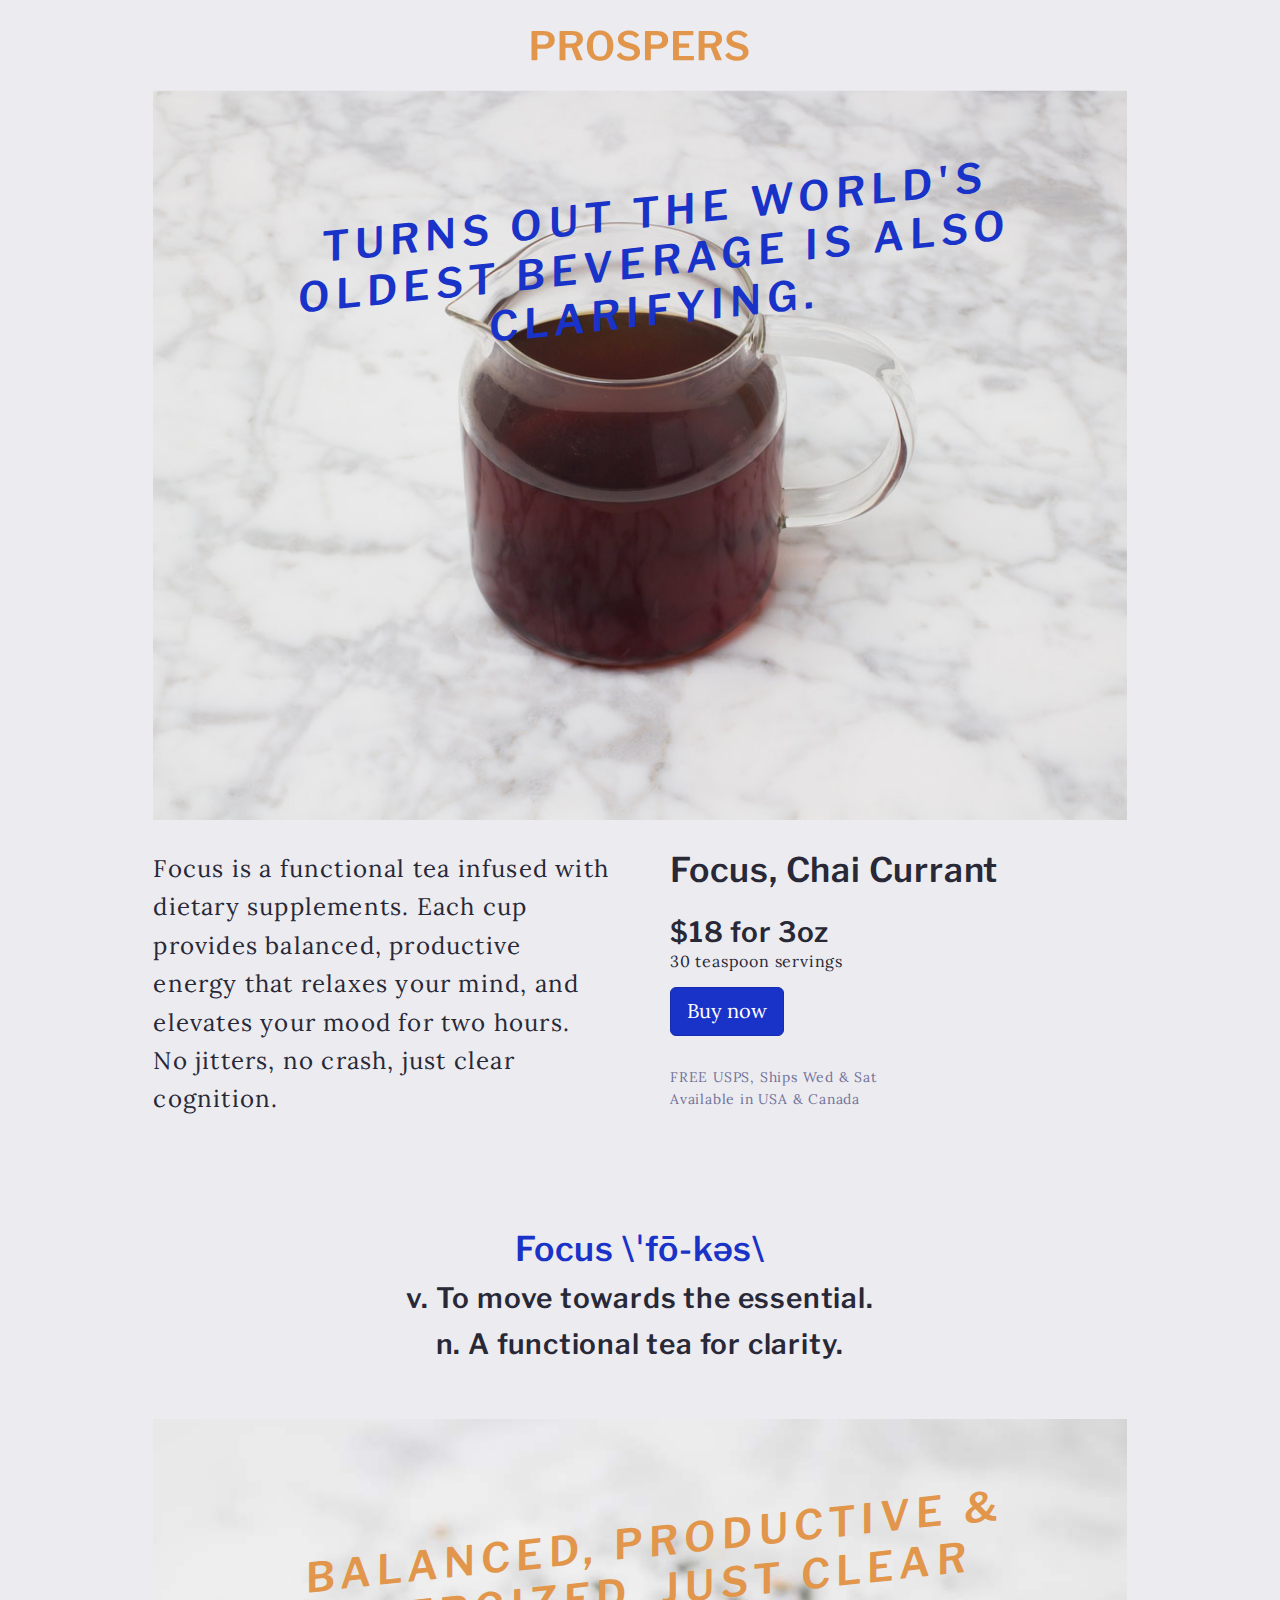
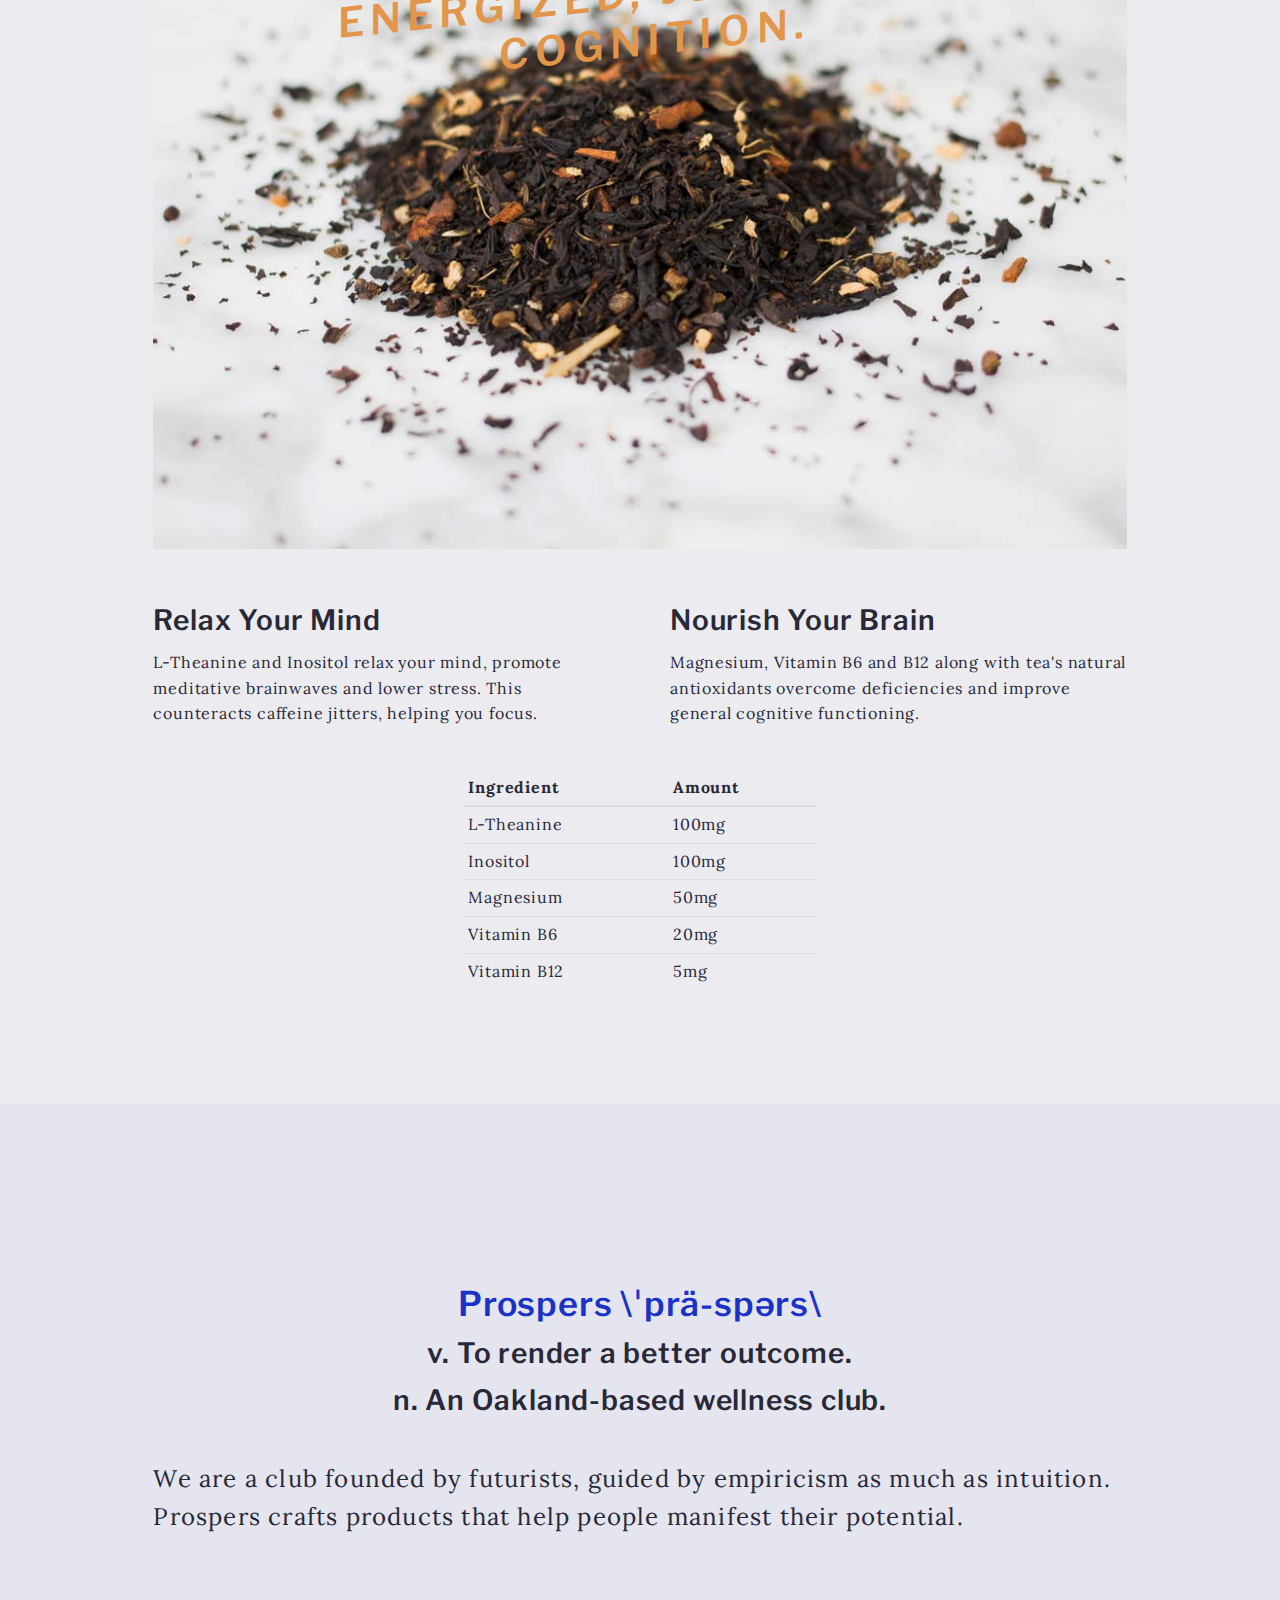
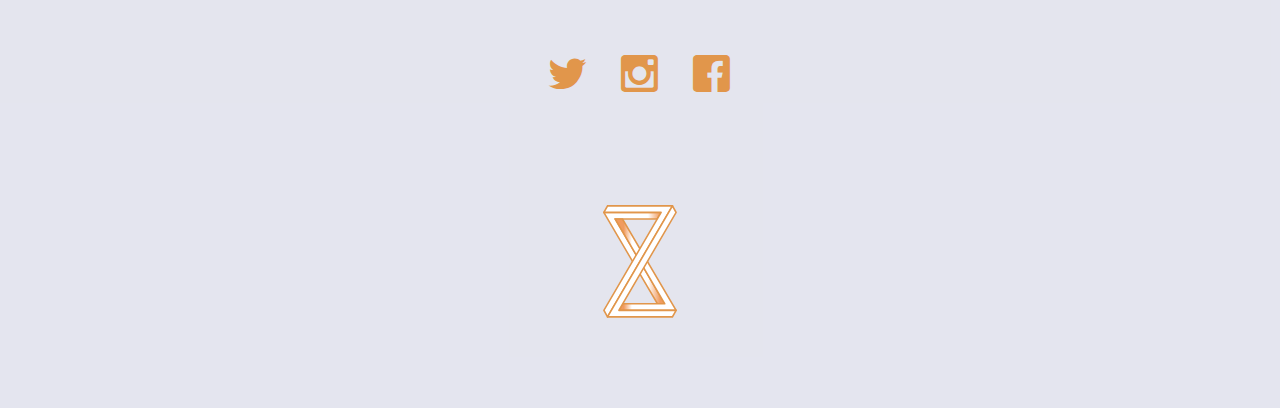
==== commit 76bbf981: "dietary" ====
--- a/index.html
+++ b/index.html
@@ -1,4 +1,4 @@
-<!DOCTYPE html><html lang="en"><head><meta charset="utf-8"><meta name="viewport" content="width=device-width, initial-scale=1.0"><title>Prospers</title><link href="https://fonts.googleapis.com/css?family=Libre+Franklin:400,600|Lora" rel="stylesheet" type="text/css"><link rel="stylesheet" href="/assets/less/toolkit-prospers.css"><link rel="alternate" type="application/rss+xml" title="Prospers RSS" href="/rss.xml"><link rel="stylesheet" href="https://maxcdn.bootstrapcdn.com/font-awesome/4.5.0/css/font-awesome.min.css"></head><body class="page-index index"><nav class="navbar navbar-default navbar-fixed-top"><div class="container p-t p-b"><div class="col-sm-8 col-sm-offset-2 text-center"><img src="/assets/img/wordmark.svg" class="img-responsive img-md hidden-xs"/><img src="/assets/img/wordmark.svg" class="img-responsive img-lg visible-xs"/></div></div></nav><section class="block p-a-0"><div class="container"><div class="row m-t-lg"><div class="col-sm-10 col-sm-offset-1"><h2 class="visible-xs p-b text-center text-uppercase text-success text-skew">Turns out the world's oldest beverage is also clarifying.</h2><h1 class="hidden-xs p-l-lg p-r-lg p-b-lg text-center text-uppercase text-overlay text-success text-skew">Turns out the world's oldest beverage is also clarifying.</h1><img src="/assets/img/productChai2.jpg" class="img-responsive"></div></div><div class="row m-t m-b"><div class="col-sm-5 col-sm-offset-1"><p class="lead">Focus is an activated tea infused with nutraceuticals. Each cup provides balanced, productive energy that relaxes your mind, and elevates your mood for two hours. No jitters, no crash, just clear cognition.    </p></div><div class="col-sm-5"><h2 class="m-t-0">Focus, Chai Currant</h2><h3 class="m-b-0">$18 for 3oz</h3><p class="m-t-0">30 teaspoon servings</p><a href="https://prospers-co.myshopify.com/cart/20656641857:1?channel=buy_button"><button class="m-b btn btn-lg btn-success">Buy now</button></a><div class="small text-muted">FREE USPS, Ships Wed & Sat</div><div class="small text-muted">Available in USA & Canada</div></div></div></div></section><section class="block p-a-0"><div class="container"><div class="row m-t m-b-md"><div class="col-sm-8 col-sm-offset-2 text-center"><h2 class="text-success">Focus \ˈfō-kəs\</h2><h3 class="m-t-0">v. To move towards the essential.</h3><h3 class="m-t-0">n. A nutraceutical tea for mental wellbeing.</h3></div></div><div class="row m-t"><div class="col-sm-10 col-sm-offset-1"><h2 class="visible-xs p-b text-center text-uppercase text-primary text-skew">Balanced, productive & energized, just clear cognition.</h2><h1 class="hidden-xs p-l-lg p-r-lg p-b-lg text-center text-uppercase text-overlay text-primary text-skew">Balanced, productive & energized, just clear cognition.</h1><img src="/assets/img/productChai3.jpg" class="img-responsive"></div></div><!--div.row
+<!DOCTYPE html><html lang="en"><head><meta charset="utf-8"><meta name="viewport" content="width=device-width, initial-scale=1.0"><title>Prospers</title><link href="https://fonts.googleapis.com/css?family=Libre+Franklin:400,600|Lora" rel="stylesheet" type="text/css"><link rel="stylesheet" href="/assets/less/toolkit-prospers.css"><link rel="alternate" type="application/rss+xml" title="Prospers RSS" href="/rss.xml"><link rel="stylesheet" href="https://maxcdn.bootstrapcdn.com/font-awesome/4.5.0/css/font-awesome.min.css"></head><body class="page-index index"><nav class="navbar navbar-default navbar-fixed-top"><div class="container p-t p-b"><div class="col-sm-8 col-sm-offset-2 text-center"><img src="/assets/img/wordmark.svg" class="img-responsive img-md hidden-xs"/><img src="/assets/img/wordmark.svg" class="img-responsive img-lg visible-xs"/></div></div></nav><section class="block p-a-0"><div class="container"><div class="row m-t-lg"><div class="col-sm-10 col-sm-offset-1"><h2 class="visible-xs p-b text-center text-uppercase text-success text-skew">Turns out the world's oldest beverage is also clarifying.</h2><h1 class="hidden-xs p-l-lg p-r-lg p-b-lg text-center text-uppercase text-overlay text-success text-skew">Turns out the world's oldest beverage is also clarifying.</h1><img src="/assets/img/productChai2.jpg" class="img-responsive"></div></div><div class="row m-t m-b"><div class="col-sm-5 col-sm-offset-1"><p class="lead">Focus is a functional tea infused with dietary supplements. Each cup provides balanced, productive energy that relaxes your mind, and elevates your mood for two hours. No jitters, no crash, just clear cognition.    </p></div><div class="col-sm-5"><h2 class="m-t-0">Focus, Chai Currant</h2><h3 class="m-b-0">$18 for 3oz</h3><p class="m-t-0">30 teaspoon servings</p><a href="https://prospers-co.myshopify.com/cart/20656641857:1?channel=buy_button"><button class="m-b btn btn-lg btn-success">Buy now</button></a><div class="small text-muted">FREE USPS, Ships Wed & Sat</div><div class="small text-muted">Available in USA & Canada</div></div></div></div></section><section class="block p-a-0"><div class="container"><div class="row m-t m-b-md"><div class="col-sm-8 col-sm-offset-2 text-center"><h2 class="text-success">Focus \ˈfō-kəs\</h2><h3 class="m-t-0">v. To move towards the essential.</h3><h3 class="m-t-0">n. A functional tea for clarity.</h3></div></div><div class="row m-t"><div class="col-sm-10 col-sm-offset-1"><h2 class="visible-xs p-b text-center text-uppercase text-primary text-skew">Balanced, productive & energized, just clear cognition.</h2><h1 class="hidden-xs p-l-lg p-r-lg p-b-lg text-center text-uppercase text-overlay text-primary text-skew">Balanced, productive & energized, just clear cognition.</h1><img src="/assets/img/productChai3.jpg" class="img-responsive"></div></div><!--div.row
 div.col-sm-5.col-sm-offset-1
   h3 Elevate Your Mood
   p Our Focus blend is supplemented with L-Dopa to support dopamine production, which lifts and stabilizes your mood over time.
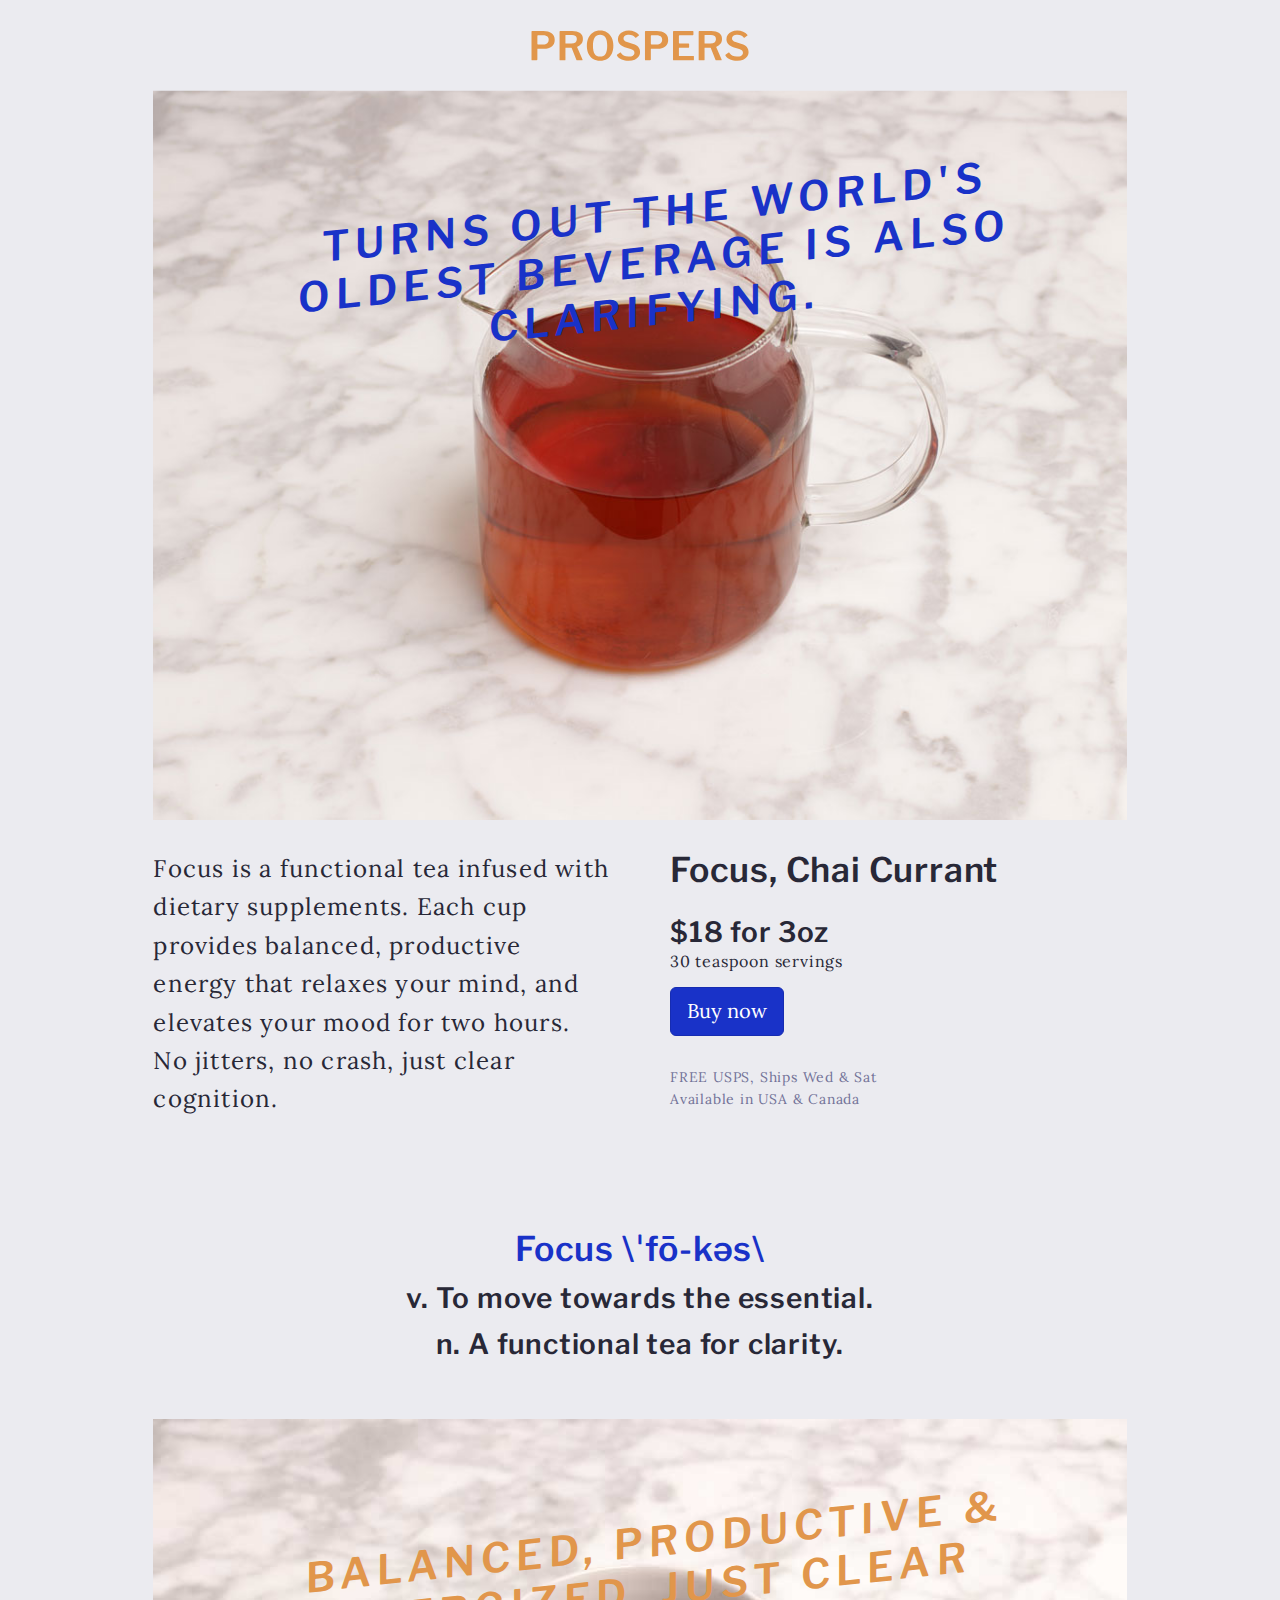
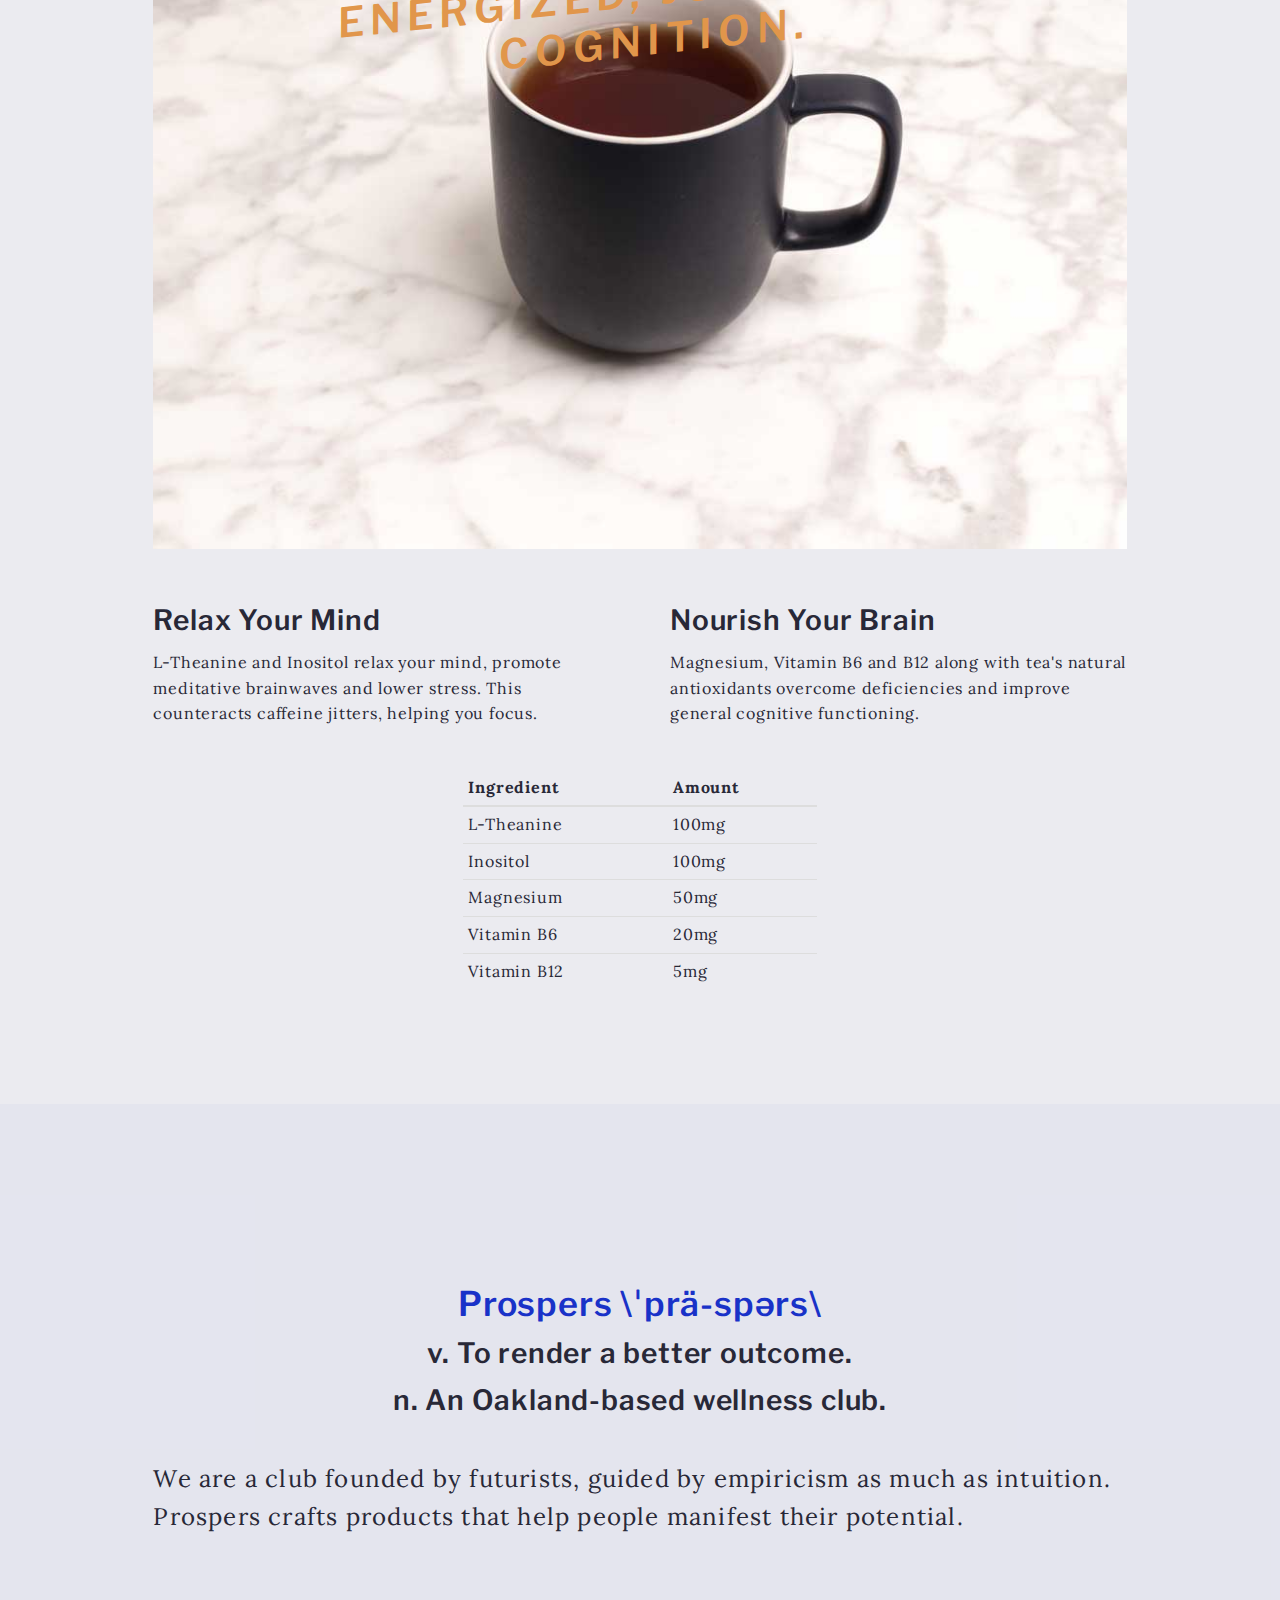
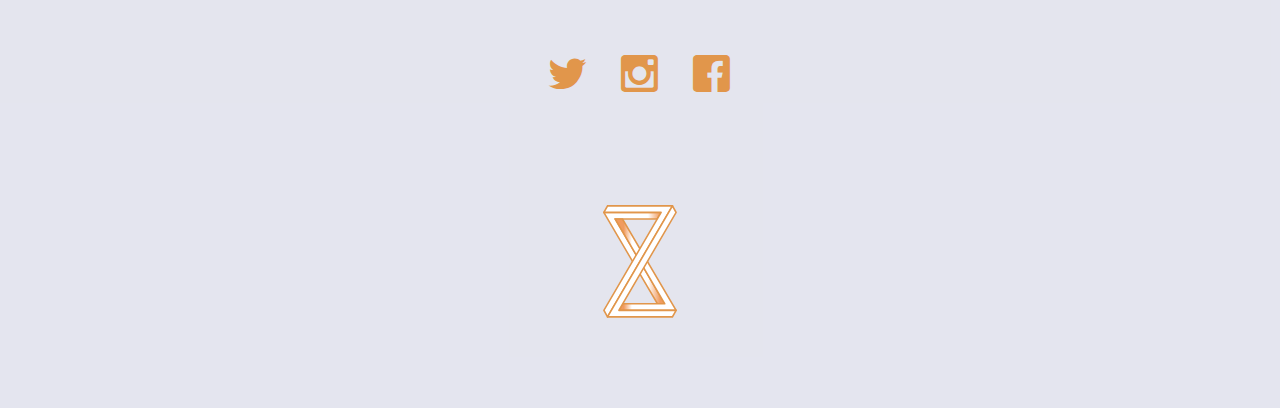
==== commit bfd6c1ef: "imagery" ====
--- a/index.html
+++ b/index.html
@@ -1,4 +1,4 @@
-<!DOCTYPE html><html lang="en"><head><meta charset="utf-8"><meta name="viewport" content="width=device-width, initial-scale=1.0"><title>Prospers</title><link href="https://fonts.googleapis.com/css?family=Libre+Franklin:400,600|Lora" rel="stylesheet" type="text/css"><link rel="stylesheet" href="/assets/less/toolkit-prospers.css"><link rel="alternate" type="application/rss+xml" title="Prospers RSS" href="/rss.xml"><link rel="stylesheet" href="https://maxcdn.bootstrapcdn.com/font-awesome/4.5.0/css/font-awesome.min.css"></head><body class="page-index index"><nav class="navbar navbar-default navbar-fixed-top"><div class="container p-t p-b"><div class="col-sm-8 col-sm-offset-2 text-center"><img src="/assets/img/wordmark.svg" class="img-responsive img-md hidden-xs"/><img src="/assets/img/wordmark.svg" class="img-responsive img-lg visible-xs"/></div></div></nav><section class="block p-a-0"><div class="container"><div class="row m-t-lg"><div class="col-sm-10 col-sm-offset-1"><h2 class="visible-xs p-b text-center text-uppercase text-success text-skew">Turns out the world's oldest beverage is also clarifying.</h2><h1 class="hidden-xs p-l-lg p-r-lg p-b-lg text-center text-uppercase text-overlay text-success text-skew">Turns out the world's oldest beverage is also clarifying.</h1><img src="/assets/img/productChai2.jpg" class="img-responsive"></div></div><div class="row m-t m-b"><div class="col-sm-5 col-sm-offset-1"><p class="lead">Focus is a functional tea infused with dietary supplements. Each cup provides balanced, productive energy that relaxes your mind, and elevates your mood for two hours. No jitters, no crash, just clear cognition.    </p></div><div class="col-sm-5"><h2 class="m-t-0">Focus, Chai Currant</h2><h3 class="m-b-0">$18 for 3oz</h3><p class="m-t-0">30 teaspoon servings</p><a href="https://prospers-co.myshopify.com/cart/20656641857:1?channel=buy_button"><button class="m-b btn btn-lg btn-success">Buy now</button></a><div class="small text-muted">FREE USPS, Ships Wed & Sat</div><div class="small text-muted">Available in USA & Canada</div></div></div></div></section><section class="block p-a-0"><div class="container"><div class="row m-t m-b-md"><div class="col-sm-8 col-sm-offset-2 text-center"><h2 class="text-success">Focus \ˈfō-kəs\</h2><h3 class="m-t-0">v. To move towards the essential.</h3><h3 class="m-t-0">n. A functional tea for clarity.</h3></div></div><div class="row m-t"><div class="col-sm-10 col-sm-offset-1"><h2 class="visible-xs p-b text-center text-uppercase text-primary text-skew">Balanced, productive & energized, just clear cognition.</h2><h1 class="hidden-xs p-l-lg p-r-lg p-b-lg text-center text-uppercase text-overlay text-primary text-skew">Balanced, productive & energized, just clear cognition.</h1><img src="/assets/img/productChai3.jpg" class="img-responsive"></div></div><!--div.row
+<!DOCTYPE html><html lang="en"><head><meta charset="utf-8"><meta name="viewport" content="width=device-width, initial-scale=1.0"><title>Prospers</title><link href="https://fonts.googleapis.com/css?family=Libre+Franklin:400,600|Lora" rel="stylesheet" type="text/css"><link rel="stylesheet" href="/assets/less/toolkit-prospers.css"><link rel="alternate" type="application/rss+xml" title="Prospers RSS" href="/rss.xml"><link rel="stylesheet" href="https://maxcdn.bootstrapcdn.com/font-awesome/4.5.0/css/font-awesome.min.css"></head><body class="page-index index"><nav class="navbar navbar-default navbar-fixed-top"><div class="container p-t p-b"><div class="col-sm-8 col-sm-offset-2 text-center"><img src="/assets/img/wordmark.svg" class="img-responsive img-md hidden-xs"/><img src="/assets/img/wordmark.svg" class="img-responsive img-lg visible-xs"/></div></div></nav><section class="block p-a-0"><div class="container"><div class="row m-t-lg"><div class="col-sm-10 col-sm-offset-1"><h2 class="visible-xs p-b text-center text-uppercase text-success text-skew">Turns out the world's oldest beverage is also clarifying.</h2><h1 class="hidden-xs p-l-lg p-r-lg p-b-lg text-center text-uppercase text-overlay text-success text-skew">Turns out the world's oldest beverage is also clarifying.</h1><img src="/assets/img/productChai.jpg" class="img-responsive"></div></div><div class="row m-t m-b"><div class="col-sm-5 col-sm-offset-1"><p class="lead">Focus is a functional tea infused with dietary supplements. Each cup provides balanced, productive energy that relaxes your mind, and elevates your mood for two hours. No jitters, no crash, just clear cognition.    </p></div><div class="col-sm-5"><h2 class="m-t-0">Focus, Chai Currant</h2><h3 class="m-b-0">$18 for 3oz</h3><p class="m-t-0">30 teaspoon servings</p><a href="https://prospers-co.myshopify.com/cart/20656641857:1?channel=buy_button"><button class="m-b btn btn-lg btn-success">Buy now</button></a><div class="small text-muted">FREE USPS, Ships Wed & Sat</div><div class="small text-muted">Available in USA & Canada</div></div></div></div></section><section class="block p-a-0"><div class="container"><div class="row m-t m-b-md"><div class="col-sm-8 col-sm-offset-2 text-center"><h2 class="text-success">Focus \ˈfō-kəs\</h2><h3 class="m-t-0">v. To move towards the essential.</h3><h3 class="m-t-0">n. A functional tea for clarity.</h3></div></div><div class="row m-t"><div class="col-sm-10 col-sm-offset-1"><h2 class="visible-xs p-b text-center text-uppercase text-primary text-skew">Balanced, productive & energized, just clear cognition.</h2><h1 class="hidden-xs p-l-lg p-r-lg p-b-lg text-center text-uppercase text-overlay text-primary text-skew">Balanced, productive & energized, just clear cognition.</h1><img src="/assets/img/productChai3.jpg" class="img-responsive"></div></div><!--div.row
 div.col-sm-5.col-sm-offset-1
   h3 Elevate Your Mood
   p Our Focus blend is supplemented with L-Dopa to support dopamine production, which lifts and stabilizes your mood over time.
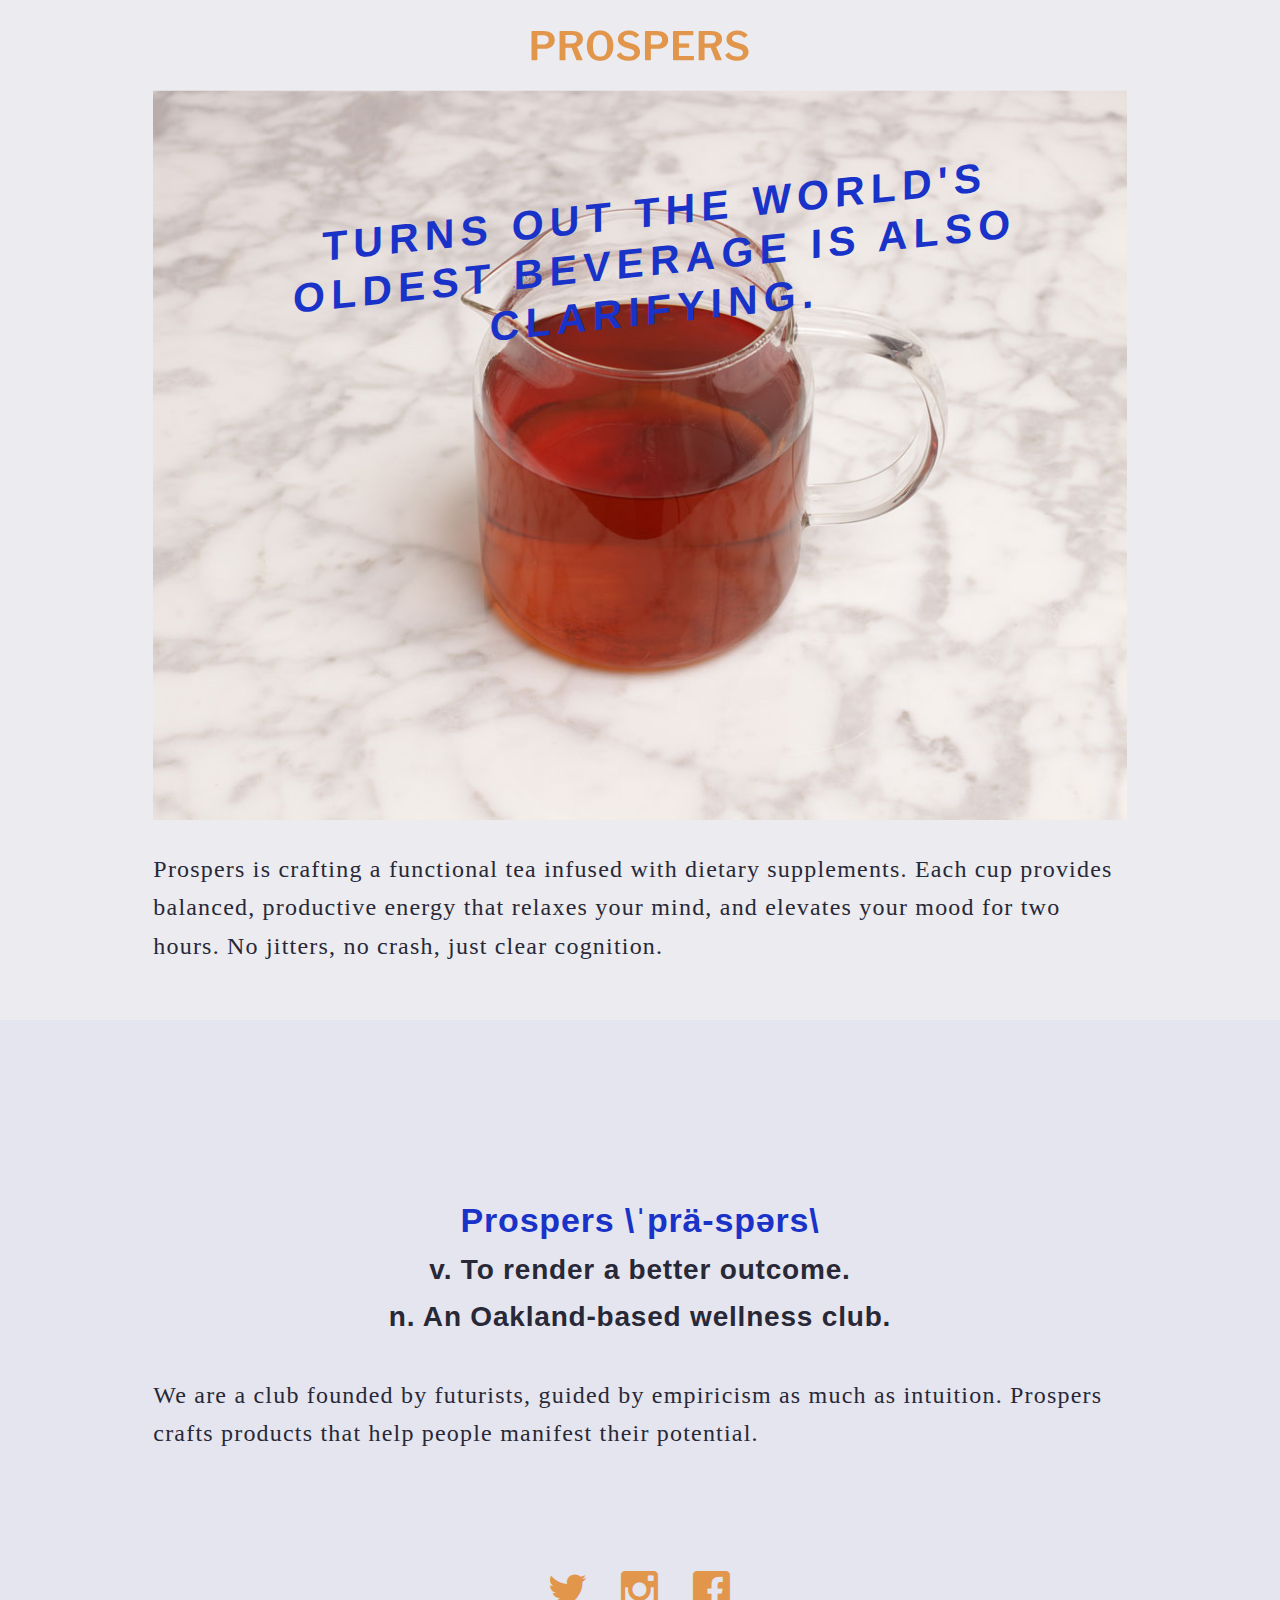
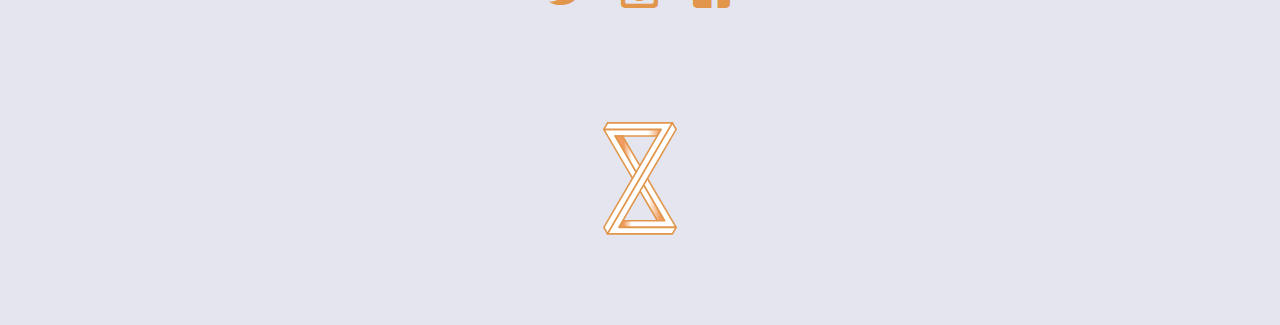
==== commit 3ffdd0f0: "no sale" ====
--- a/index.html
+++ b/index.html
@@ -1,12 +1,4 @@
-<!DOCTYPE html><html lang="en"><head><meta charset="utf-8"><meta name="viewport" content="width=device-width, initial-scale=1.0"><title>Prospers</title><link href="https://fonts.googleapis.com/css?family=Libre+Franklin:400,600|Lora" rel="stylesheet" type="text/css"><link rel="stylesheet" href="/assets/less/toolkit-prospers.css"><link rel="alternate" type="application/rss+xml" title="Prospers RSS" href="/rss.xml"><link rel="stylesheet" href="https://maxcdn.bootstrapcdn.com/font-awesome/4.5.0/css/font-awesome.min.css"></head><body class="page-index index"><nav class="navbar navbar-default navbar-fixed-top"><div class="container p-t p-b"><div class="col-sm-8 col-sm-offset-2 text-center"><img src="/assets/img/wordmark.svg" class="img-responsive img-md hidden-xs"/><img src="/assets/img/wordmark.svg" class="img-responsive img-lg visible-xs"/></div></div></nav><section class="block p-a-0"><div class="container"><div class="row m-t-lg"><div class="col-sm-10 col-sm-offset-1"><h2 class="visible-xs p-b text-center text-uppercase text-success text-skew">Turns out the world's oldest beverage is also clarifying.</h2><h1 class="hidden-xs p-l-lg p-r-lg p-b-lg text-center text-uppercase text-overlay text-success text-skew">Turns out the world's oldest beverage is also clarifying.</h1><img src="/assets/img/productChai.jpg" class="img-responsive"></div></div><div class="row m-t m-b"><div class="col-sm-5 col-sm-offset-1"><p class="lead">Focus is a functional tea infused with dietary supplements. Each cup provides balanced, productive energy that relaxes your mind, and elevates your mood for two hours. No jitters, no crash, just clear cognition.    </p></div><div class="col-sm-5"><h2 class="m-t-0">Focus, Chai Currant</h2><h3 class="m-b-0">$18 for 3oz</h3><p class="m-t-0">30 teaspoon servings</p><a href="https://prospers-co.myshopify.com/cart/20656641857:1?channel=buy_button"><button class="m-b btn btn-lg btn-success">Buy now</button></a><div class="small text-muted">FREE USPS, Ships Wed & Sat</div><div class="small text-muted">Available in USA & Canada</div></div></div></div></section><section class="block p-a-0"><div class="container"><div class="row m-t m-b-md"><div class="col-sm-8 col-sm-offset-2 text-center"><h2 class="text-success">Focus \ˈfō-kəs\</h2><h3 class="m-t-0">v. To move towards the essential.</h3><h3 class="m-t-0">n. A functional tea for clarity.</h3></div></div><div class="row m-t"><div class="col-sm-10 col-sm-offset-1"><h2 class="visible-xs p-b text-center text-uppercase text-primary text-skew">Balanced, productive & energized, just clear cognition.</h2><h1 class="hidden-xs p-l-lg p-r-lg p-b-lg text-center text-uppercase text-overlay text-primary text-skew">Balanced, productive & energized, just clear cognition.</h1><img src="/assets/img/productChai3.jpg" class="img-responsive"></div></div><!--div.row
-div.col-sm-5.col-sm-offset-1
-  h3 Elevate Your Mood
-  p Our Focus blend is supplemented with L-Dopa to support dopamine production, which lifts and stabilizes your mood over time.
-  // h4.small L-Dopa: 25mg
-div.col-sm-5
-  h3 Energize Your Body
-  p We counteract the “coffee crash” with theobromine, a naturally occurring, energy-providing compound found in cocoa.
-  // h4.small Caffeine: 30mg & Theobromine: 5mg--><div class="row m-t"><div class="col-sm-5 col-sm-offset-1"><h3>Relax Your Mind</h3><p>L-Theanine and Inositol relax your mind, promote meditative brainwaves and lower stress. This counteracts caffeine jitters, helping you focus.</p></div><div class="col-sm-5"><h3>Nourish Your Brain</h3><p>Magnesium, Vitamin B6 and B12 along with tea's natural antioxidants overcome deficiencies and improve general cognitive functioning.</p></div></div><div class="row m-b-lg m-t"><div class="col-sm-4 col-sm-offset-4"><table class="table table-condensed"><thead><tr><th>Ingredient</th><th>Amount</th></tr></thead><tbody><tr><td>L-Theanine</td><td>100mg</td></tr><tr><td>Inositol</td><td>100mg</td></tr><tr><td>Magnesium</td><td>50mg         </td></tr><tr><td>Vitamin B6</td><td>20mg</td></tr><tr><td>Vitamin B12</td><td>5mg</td></tr></tbody></table></div></div></div></section><section class="block p-a-0 bkg-success"><div class="container"><div class="row m-t-lg m-b"><div class="col-sm-10 col-sm-offset-1 text-center"><h2 class="m-t-lg text-success">Prospers \ˈprä-spərs\</h2><h3 class="m-t-0">v. To render a better outcome.</h3><h3 class="m-t-0">n. An Oakland-based wellness club.</h3></div></div><div class="row m-b-lg"><div class="col-sm-10 col-sm-offset-1"><p class="lead">We are a club founded by futurists, guided by empiricism as much as intuition. Prospers crafts products that help people manifest their potential.</p></div></div><div class="row m-t-lg m-b-lg"><div class="col-sm-8 col-sm-offset-2 text-center"><h1 class="m-t-0"><a href="https://twitter.com/prospersclub"><span class="icon icon-twitter p-r"></span></a><a href="https://instagram.com/prospersclub"><span class="icon icon-instagram p-r"></span></a><a href="https://facebook.com/prospersclub"><span class="icon icon-facebook"></span></a></h1></div></div><div class="row m-b-lg"><div class="col-sm-8 col-sm-offset-2 text-center"><img src="/assets/img/logo.svg" class="img-responsive"></div></div></div></section><!-- != partial("_partials/footer")-->
+<!DOCTYPE html><html lang="en"><head><meta charset="utf-8"><meta name="viewport" content="width=device-width, initial-scale=1.0"><title>Prospers</title><link href="https://fonts.googleapis.com/css?family=Nunito+Sans:300,400" rel="stylesheet" type="text/css"><link rel="stylesheet" href="/assets/less/toolkit-prospers.css"><link rel="alternate" type="application/rss+xml" title="Prospers RSS" href="/rss.xml"><link rel="stylesheet" href="https://maxcdn.bootstrapcdn.com/font-awesome/4.5.0/css/font-awesome.min.css"></head><body class="page-index index"><nav class="navbar navbar-default navbar-fixed-top"><div class="container p-t p-b"><div class="col-sm-8 col-sm-offset-2 text-center"><img src="/assets/img/wordmark.svg" class="img-responsive img-md hidden-xs"/><img src="/assets/img/wordmark.svg" class="img-responsive img-lg visible-xs"/></div></div></nav><section class="block p-a-0"><div class="container"><div class="row m-t-lg"><div class="col-sm-10 col-sm-offset-1"><h2 class="visible-xs p-b text-center text-uppercase text-success text-skew">Turns out the world's oldest beverage is also clarifying.</h2><h1 class="hidden-xs p-l-lg p-r-lg p-b-lg text-center text-uppercase text-overlay text-success text-skew">Turns out the world's oldest beverage is also clarifying.</h1><img src="/assets/img/productChai.jpg" class="img-responsive"></div></div><div class="row m-t m-b"><div class="col-sm-10 col-sm-offset-1"><p class="lead">Prospers is crafting a functional tea infused with dietary supplements. Each cup provides balanced, productive energy that relaxes your mind, and elevates your mood for two hours. No jitters, no crash, just clear cognition.    </p></div></div></div></section><section class="block p-a-0 bkg-success"><div class="container"><div class="row m-t-lg m-b"><div class="col-sm-10 col-sm-offset-1 text-center"><h2 class="m-t-lg text-success">Prospers \ˈprä-spərs\</h2><h3 class="m-t-0">v. To render a better outcome.</h3><h3 class="m-t-0">n. An Oakland-based wellness club.</h3></div></div><div class="row m-b-lg"><div class="col-sm-10 col-sm-offset-1"><p class="lead">We are a club founded by futurists, guided by empiricism as much as intuition. Prospers crafts products that help people manifest their potential.</p></div></div><div class="row m-t-lg m-b-lg"><div class="col-sm-8 col-sm-offset-2 text-center"><h1 class="m-t-0"><a href="https://twitter.com/prospersclub"><span class="icon icon-twitter p-r"></span></a><a href="https://instagram.com/prospersclub"><span class="icon icon-instagram p-r"></span></a><a href="https://facebook.com/prospersclub"><span class="icon icon-facebook"></span></a></h1></div></div><div class="row m-b-lg"><div class="col-sm-8 col-sm-offset-2 text-center"><img src="/assets/img/logo.svg" class="img-responsive"></div></div></div></section><!-- != partial("_partials/footer")-->
 <script src="//ajax.googleapis.com/ajax/libs/jquery/2.1.4/jquery.min.js"></script><script src="/assets/js/toolkit.min.js"></script><script>(function(i,s,o,g,r,a,m){i['GoogleAnalyticsObject']=r;i[r]=i[r]||function(){
 (i[r].q=i[r].q||[]).push(arguments)},i[r].l=1*new Date();a=s.createElement(o),
 m=s.getElementsByTagName(o)[0];a.async=1;a.src=g;m.parentNode.insertBefore(a,m)
